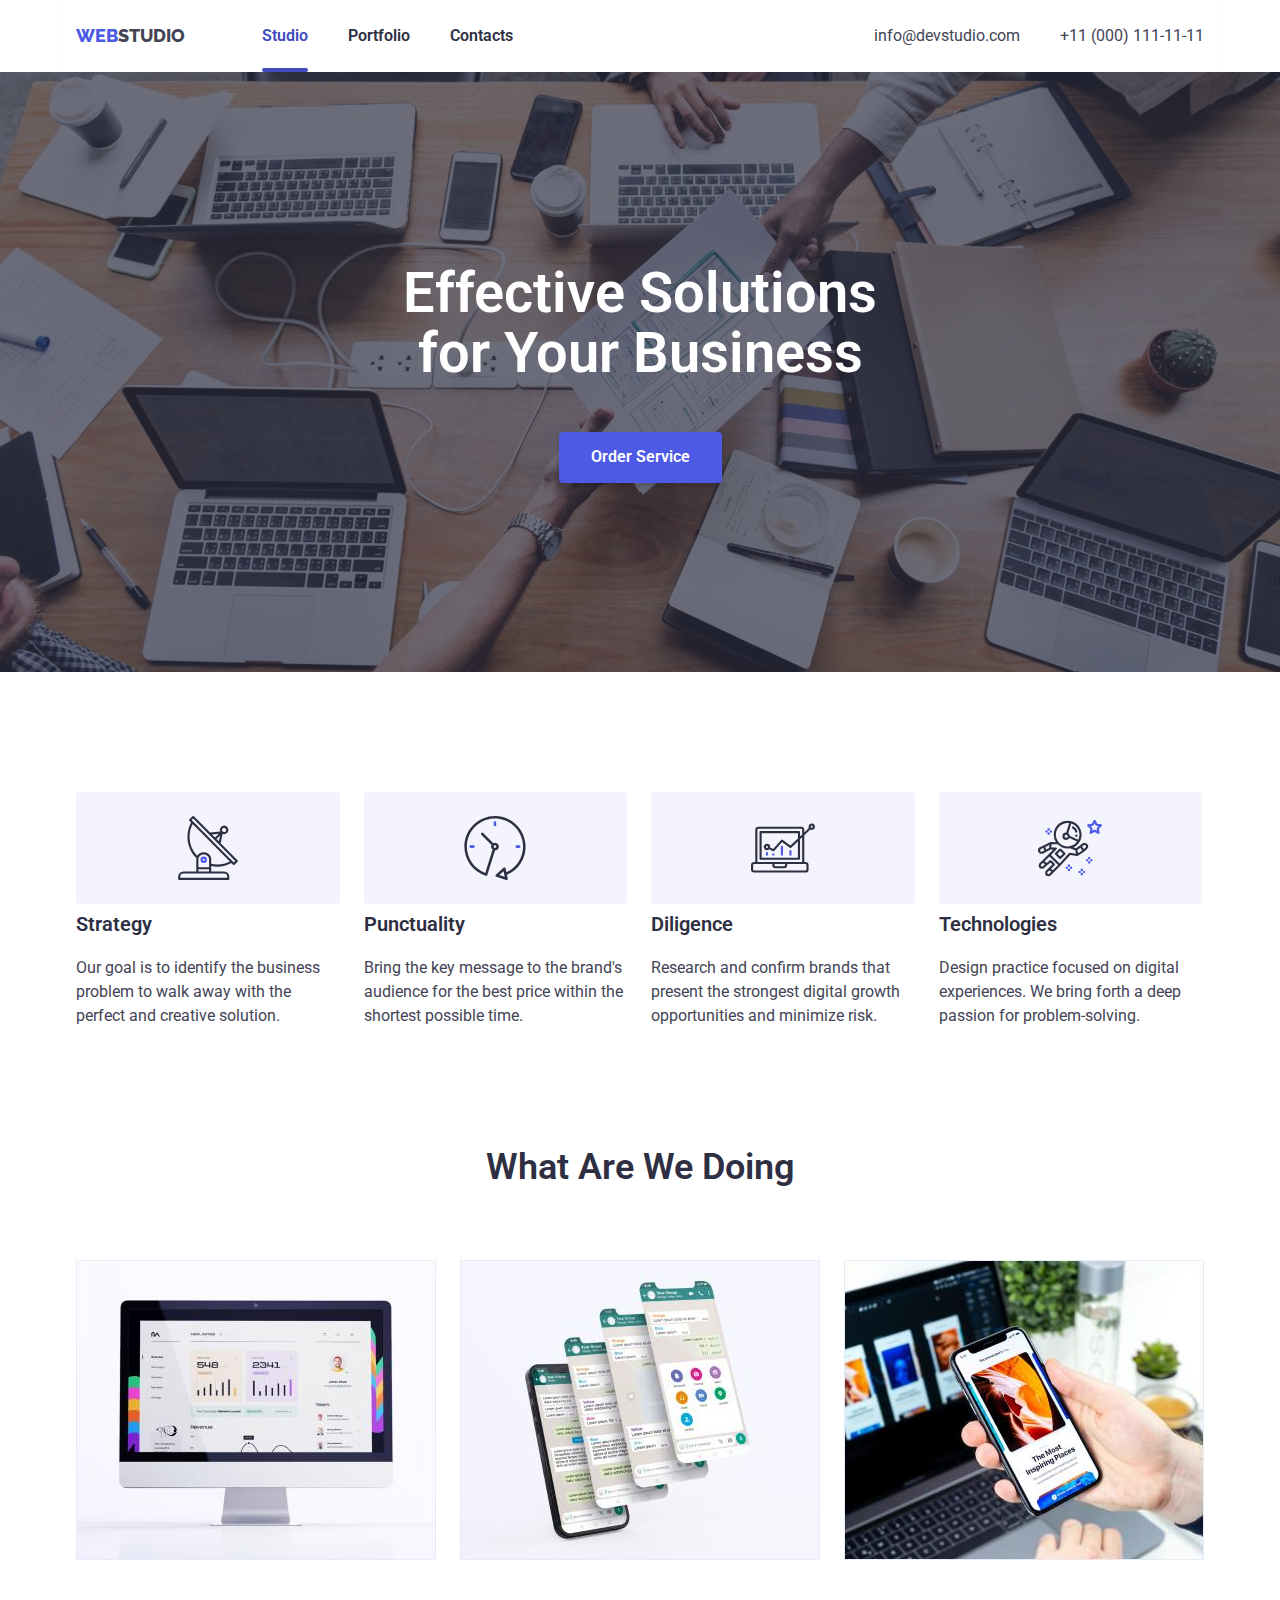
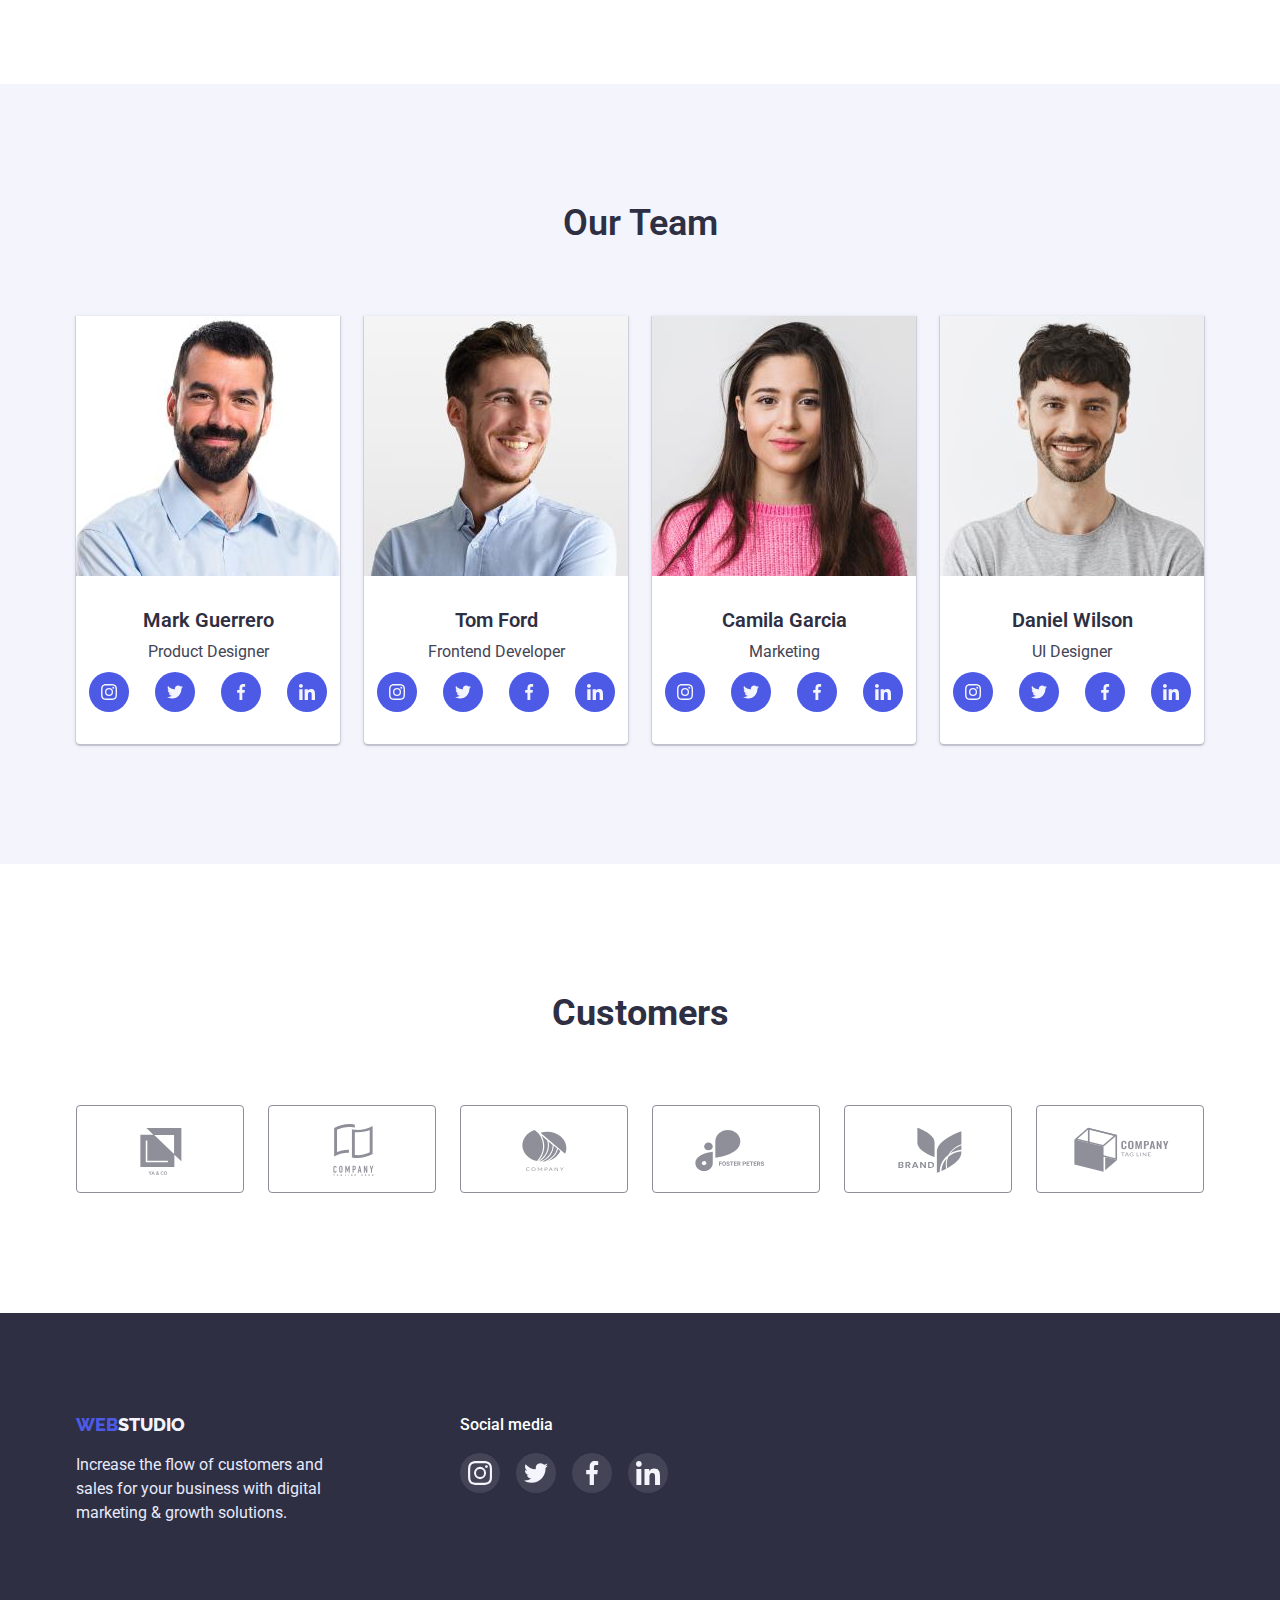
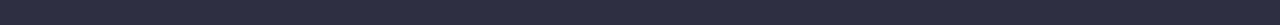
==== index.html @ e63efd6d "New repository" ====
<!DOCTYPE html>
<html lang="en">
  <head>
    <meta charset="UTF-8" />
    <meta http-equiv="X-UA-Compatible" content="IE=edge" />
    <meta name="viewport" content="width=device-width, initial-scale=1.0" />
    <title>Document</title>
    <link
      rel="stylesheet"
      href="https://fonts.googleapis.com/css2?family=Montserrat:wght@300;600&family=Raleway:wght@700&family=Roboto:wght@400;500;700;900&display=swap"
    />
    <link rel="stylesheet" href="https://cdnjs.cloudflare.com/ajax/libs/modern-normalize/1.1.0/modern-normalize.min.css">
    <link rel="stylesheet" href="./css/common.css" />
    <link rel="stylesheet" href="./css/index.css" />
    <link rel="stylesheet" href="css/style.css" />
  </head>
  <body>
    <header class="head">
      <div class="container site-navigation">
      <nav>
        <a href="/" class="logo"><span>Web</span>Studio</a>
        <ul class="site-nav list">
          <li class="item"><a href="/" class="active current-page">Studio</a></li>
          <li class="item"><a href="./portfolio.html">Portfolio</a></li>
          <li class="item"><a href="">Contacts</a></li>
        </ul>
      </nav>
      <ul class="contacts list">
        <li class="item"><a href="mailto:info@devstudio.com">info@devstudio.com</a></li>
        <li class="item"><a href="tel:+110001111111">+11 (000) 111-11-11</a></li>
      </ul>
    </div>
    </header>
    <main>
      <section class="hero">
        <div class="container">
        <h1>Effective Solutions for Your Business</h1>
        <button type="button" class="hero-btn" data-modal-open>Order Service</button>
      </div>
      </section>
      <section class="strateg">
        <div class="container">
        <h2 class="visually-hidden">Our Strategy</h2>
        <ul class="strategies list">
          <li class="strategy">
            <div class="thumb">
              <svg class="thumb-icon">
                <use href="./images/icons.svg#icon-antenna"></use>
              </svg>
            </div>
            <h3 class="strategy-title">Strategy</h3>
            <p class="strategy-descr">
              Our goal is to identify the business problem to walk away with the
              perfect and creative solution.
            </p>
          </li>
          <li class="strategy">
            <div class="thumb">
              <svg class="thumb-icon">
                <use href="./images/icons.svg#icon-clock"></use>
              </svg>
            </div>
            <h3 class="strategy-title">Punctuality</h3>
            <p class="strategy-descr">
              Bring the key message to the brand's audience for the best price
              within the shortest possible time.
            </p>
          </li>
          <li class="strategy">
            <div class="thumb">
              <svg class="thumb-icon">
                <use href="./images/icons.svg#icon-diagram"></use>
              </svg>
            </div>
            <h3 class="strategy-title">Diligence</h3>
            <p class="strategy-descr">
              Research and confirm brands that present the strongest digital
              growth opportunities and minimize risk.
            </p>
          </li>
          <li class="strategy">
            <div class="thumb">
              <svg class="thumb-icon">
                <use href="./images/icons.svg#icon-astronaut"></use>
              </svg>
            </div>
            <h3 class="strategy-title">Technologies</h3>
            <p class="strategy-descr">
              Design practice focused on digital experiences. We bring forth a
              deep passion for problem-solving.
            </p>
          </li>
        </ul>
        </div>
      </section>
      <section class="devs">
        <div class="container">
        <h2 class="devs-title">What Are We Doing</h2>
        <ul class="works list">
          <li class="work">
            <img src="./images/mac.jpg" alt="monitor" width="360" />
          </li>
          <li class="work">
            <img
              src="./images/phone_screen.jpg"
              alt="phone screen"
              width="360"
            />
          </li>
          <li class="work">
            <img src="./images/phone_pc.jpg" alt="phone in hand" width="360" />
          </li>
        </ul>
        </div>
      </section>

      <section class="team">
        <div class="container">
        <h2 class="team-title">Our Team</h2>
        <ul class="members list">
          <li class="member">
            <img src="./images/mark.jpg" alt="mark guerrero" width="264" />
            <div class="description">
              <h3 class="member-title">Mark Guerrero</h3>
              <p class="member-descr">Product Designer</p>
                <ul class="list member-media">
                  <li class="member-media-item">
                    <a href="" class="media-link">
                      <svg class="social-item"><use href="./images/icons.svg#icon-instagram"></use></svg>
                    </a>
                  </li>
                  <li class="member-media-item">
                    <a href="" class="media-link">
                      <svg class="social-item"><use href="./images/icons.svg#icon-twitter"></use></svg>
                    </a>
                  </li>
                  <li class="member-media-item">
                    <a href="" class="media-link">
                      <svg class="social-item"><use href="./images/icons.svg#icon-facebook"></use></svg>
                    </a>
                  </li>
                  <li class="member-media-item">
                    <a href="" class="media-link">
                      <svg class="social-item"><use href="./images/icons.svg#icon-linkedin"></use></svg>
                    </a>
                  </li>
            </div>
          </li>
          <li class="member">
            <img src="./images/tom.jpg" alt="tom ford" width="264" />
            <div class="description">
              <h3 class="member-title">Tom Ford</h3>
              <p class="member-descr">Frontend Developer</p>
                <ul class="list member-media">
                  <li class="member-media-item">
                    <a href="" class="media-link">
                      <svg class="social-item"><use href="./images/icons.svg#icon-instagram"></use></svg>
                    </a>
                  </li>
                  <li class="member-media-item">
                    <a href=""class="media-link" >
                      <svg class="social-item"><use href="./images/icons.svg#icon-twitter"></use></svg>
                    </a>
                  </li>
                  <li class="member-media-item">
                    <a href="" class="media-link">
                      <svg class="social-item"><use href="./images/icons.svg#icon-facebook"></use></svg>
                    </a>
                  </li>
                  <li class="member-media-item">
                    <a href="" class="media-link">
                      <svg class="social-item"><use href="./images/icons.svg#icon-linkedin"></use></svg>
                    </a>
                  </li>
            </div>
          </li>
          <li class="member">
            <img src="./images/camila.jpg" alt="camila garcia" width="264" />
            <div class="description">
              <h3 class="member-title">Camila Garcia</h3>
              <p class="member-descr">Marketing</p>
                <ul class="list member-media">
                  <li class="member-media-item">
                    <a href="" class="media-link">
                      <svg class="social-item"><use href="./images/icons.svg#icon-instagram"></use></svg>
                    </a>
                  </li>
                  <li class="member-media-item">
                    <a href="" class="media-link">
                      <svg class="social-item"><use href="./images/icons.svg#icon-twitter"></use></svg>
                    </a>
                  </li>
                  <li class="member-media-item">
                    <a href="" class="media-link">
                      <svg class="social-item"><use href="./images/icons.svg#icon-facebook"></use></svg>
                    </a>
                  </li>
                  <li class="member-media-item">
                    <a href="" class="media-link">
                      <svg class="social-item"><use href="./images/icons.svg#icon-linkedin"></use></svg>
                    </a>
                  </li>
            </div>  
          </li>
          <li class="member">
            <img src="./images/daniel.jpg" alt="daniel wilson" width="264" />
            <div class="description">
              <h3 class="member-title">Daniel Wilson</h3>
              <p class="member-descr">UI Designer</p>
                <ul class="list member-media">
                  <li>
                    <a href="" class="media-link">
                      <svg class="social-item"><use href="./images/icons.svg#icon-instagram"></use></svg>
                    </a>
                  </li>
                  <li>
                    <a href="" class="media-link">
                      <svg class="social-item"><use href="./images/icons.svg#icon-twitter"></use></svg>
                    </a>
                  </li>
                  <li>
                    <a href="" class="media-link">
                      <svg class="social-item"><use href="./images/icons.svg#icon-facebook"></use></svg>
                    </a>
                  </li>
                  <li>
                    <a href="" class="media-link">
                      <svg class="social-item"><use href="./images/icons.svg#icon-linkedin"></use></svg>
                    </a>
                  </li>
            </div>
          </li>
        </ul>
        </div>
      </section>

      <section class="customers">
        <div class="container">
          <h2 class="customers-title">Customers</h2>
          <ul class="companies list">
            <li class="company">
              <a href="" class="company-link">
                <svg class="company-icon">
                  <use href="./images/icons.svg#icon-Logo"></use>
                </svg>
              </a>
            </li>
            <li class="company">
              <a href="" class="company-link">
                <svg class="company-icon">
                  <use href="./images/icons.svg#icon-Logo-1"></use>
                </svg>
              </a>
            </li>
            <li class="company">
              <a href="" class="company-link">
                <svg class="company-icon">
                  <use href="./images/icons.svg#icon-Logo-2"></use>
                </svg>
              </a>
            </li>
            <li class="company">
              <a href="" class="company-link">
                <svg class="company-icon">
                  <use href="./images/icons.svg#icon-Logo-3"></use>
                </svg>
              </a>
            </li>
            <li class="company">
              <a href="" class="company-link">
                <svg class="company-icon">
                  <use href="./images/icons.svg#icon-Logo-4"></use>
                </svg>
              </a>
            </li>
            <li class="company">
              <a href="" class="company-link">
                <svg class="company-icon">
                  <use href="./images/icons.svg#icon-Logo-5"></use>
                </svg>
              </a>
            </li>
          </ul>
        </div>
      </section>
      <section>
        <div class="container">
          <h2 class="visually-hidden">Modal</h2>
          <div class="backdrop is-hidden" data-modal>
            <div class="modal">
              <button type="button" data-modal-close class="close-modal">
                <svg class="close-vector"><use href="./images/icons.svg#icon-Vector"></use></svg>
              </button>
            </div>
          </div>
        </div>
      </section>
    </main>

    <footer class="footer">
      <div class="container footer-nav">
        <div class="intro">
          <a href="/" class="logo"><span>Web</span>Studio</a>
          <p>
            Increase the flow of customers and sales for your business with
            digital marketing & growth solutions.
          </p>
        </div>
        
        <div class="social-media">
          <h3 class="media-title">Social media</h3>
          <ul class="media list">
            <li>
              <a href="www.instagram.com" class="media-item">
                <svg class="media-logo">
                  <use href="./images/icons.svg#icon-instagram"></use>
                </svg>
              </a>
            </li>
            <li>
              <a href="www.twitter.com" class="media-item">
                <svg class="media-logo">
                  <use href="./images/icons.svg#icon-twitter"></use>
                </svg>
              </a>
            </li>
            <li>
              <a href="www.facebook.com" class="media-item">
                <svg class="media-logo">
                  <use href="./images/icons.svg#icon-facebook"></use>
                </svg>
              </a>
            </li>
            <li>
              <a href="www.linkedin.com" class="media-item">
                <svg class="media-logo">
                  <use href="./images/icons.svg#icon-linkedin"></use>
                </svg>
              </a>
            </li>
          </ul>
        </div>
      </div>
    </footer>
    <script src="./js/modal.js"></script>
  </body>
</html>
---- css/common.css ----
:root{
    --main-text-color: #2e2f42;
    --secondary-text-color: #434455;
    --main-accent-color: #4d5ae5;
    --secondary-accent-color: #e7e9fc;
    --main-bg-color: #ffffff;
    --secondary-bg-color: #f4f4fd;
    --highlight-color: #31d0aa;
    --link-active-highlight: #404bbf;
}

.list{
    list-style: none;
    padding: 0;
    margin: 0;
}

ul a {
    text-decoration: none;
}

.container {
    width: 1158px;
    padding-left: 15px;
    padding-right: 15px;
    margin-left: auto;
    margin-right: auto;
}

.site-navigation {
    display: flex;
    box-shadow: 0px 2px 1px rgba(46, 47, 66, 0.08);
}

nav {
    display: flex;
}

.site-nav {
    display: flex;
}

.site-nav .item {
    margin-right: 40px;
}

.site-nav .item:last-child {
    margin-right: 0;
}



/*.site-nav .item:not(:last-child) {
    margin-right: 40px;
}
.site-nav .item + .item{
    margin-left: 40px; adds style to all but for the first
*/

.contacts {
    display: flex;
    margin-left: auto;
}

.contacts .item + .item {
    margin-left: 40px;
}

.logo{ 
    padding-top: 24px;
    padding-bottom: 24px;
    margin-right: 77px;
    color: var(--secondary-text-color);
    font-family: 'Raleway';
    font-weight: 800;
    font-size: 18px;
    line-height: 1.3;
    text-decoration: none;
    text-transform: uppercase;
}

.logo span {
    color: var(--main-accent-color);
    font-family: 'Raleway';
    font-weight: 800;
    font-size: 18px;
    line-height: 1.3;
}

.site-nav a{
    position: relative;
    display: block;
    padding-top: 24px;
    padding-bottom: 24px;
    color: var(--main-text-color);
    font-size: 16px;
    font-weight: 600;
    font-style: normal;
    line-height: 1.5;

    transition: color 250ms cubic-bezier(0.4, 0, 0.2, 1);
}

.site-nav .active {
    color: var(--link-active-highlight);
}

.contacts a {
    display: block;
    padding-top: 24px;
    padding-bottom: 24px;
    color: var(--secondary-text-color);
    font-size: 16px;
    font-weight: 400;
    line-height: 1.5;

    transition: color 250ms cubic-bezier(0.4, 0, 0.2, 1);
}

.visually-hidden {
    position: absolute;
    white-space: nowrap;
    width: 1px;
    height: 1px;
    overflow: hidden;
    border: 0;
    padding: 0;
    clip: rect(0 0 0 0);
    clip-path: inset(50%);
    margin: -1px;;
}


.current-page::after {
    content: '';
    position: absolute;
    display: block;
    width: 100%;
    height: 4px;
    bottom: 0;
    margin-top: -4px;
    background-color: var(--link-active-highlight);
    border-radius: 2px;

}

/*-----FOOTER-----*/
.footer {
    background-color: var(--main-text-color);
    padding-top: 100px;
    padding-bottom: 100px;
}


.footer a{
    color: var(--secondary-bg-color);
    text-decoration: none;
}

.footer p{
    width: 264px;
    margin-bottom: 0;
    margin-top: 16px;
    color: var(--secondary-accent-color);
    font-size: 16px;
    line-height: 1.5;
}

.footer-nav {
    display: flex;
}

.social-media {
    display: flex;
    margin-left: 120px;
    flex-direction: column;
}

.media {
    display: flex;
    justify-content: flex-start;
    padding-left: 0;
}

.media-title {
    color: var(--main-bg-color);
    font-size: 16px;
    font-weight: 500;
    line-height: 1.5;
    margin-top: 0;
    margin-bottom: 16px;
}

.media-item {
    display: flex;
    justify-content: center;
    align-items: center;
    margin-right: 16px;
    height: 40px;
    width: 40px;
    border-radius: 50%;
    background-color: rgba(255,255,255, .1);

    transition: background-color 250ms cubic-bezier(0.4, 0, 0.2, 1);
}


.media-logo {
    width: 24px;
    height: 24px;
}

/*.pic {
    display: block;
    height: 50px;
    width: 50px;
    background-image: url('../images/daniel.jpg');
    background-size: 20px;
    background-repeat: no-repeat;
    background-position: center;
    background-color: aqua;
    border-radius: 50%;
}*/

.site-nav a:hover,
.site-nav a:focus{
    color: var(--main-accent-color);
}

.contacts a:hover,
.contacts a:focus{
    color: var(--main-accent-color);
}

.media-item:hover,
.media-item:active {
    background-color: var(--highlight-color);
}
---- css/index.css ----
:root{
    --main-text-color: #2e2f42;
    --secondary-text-color: #434455;
    --main-accent-color: #4d5ae5;
    --secondary-accent-color: #e7e9fc;
    --main-bg-color: #ffffff;
    --secondary-bg-color: #f4f4fd;
    --additional-bg-color: #e5e5e5;
    --btn-accent-color: #404bbf;
    --highlight-color: #31d0aa;
    --icon-main-color: #8e8f99;
}

body {
    background-color: var(--main-bg-color);
    color: var(--main-text-color);
    font-family: 'Roboto', sans-serif;
}


.container {
    width: 1158px;
    padding-left: 15px;
    padding-right: 15px;
    margin-left: auto;
    margin-right: auto;
}


.head {
    box-shadow: 0px 2px 1px rgba(46, 47, 66, 0.08);
}
/*--------HERO--------*/

.hero {
    background-color: var(--main-text-color);
    max-width: 1440px;
    height: 600px;
    margin-left: auto;
    margin-right: auto;
    background-image: linear-gradient(to right, rgba(46, 47, 66, .7),
         rgba(46, 47, 66, .7)),
        url('../images/people-office.jpg');
    background-size: cover;
    background-repeat: no-repeat;
    background-position: center;
    text-align: center;
    padding-top: 192px;
    padding-bottom: 192px;
}

.hero h1 {
    display: block;
    margin: 0 auto;
    color: var(--main-bg-color);
    width: 492px;
    font-size: 56px;
    font-weight: 600;
    line-height: 1.07;
    margin-top: 0;
    margin-bottom: 48px;

}

.hero-btn {
    display: inline-block;
    border-radius: 4px;
    padding: 16px 32px;
    background-color: var(--main-accent-color);
    color: var(--main-bg-color);
    font-weight: 600;
    font-size: 16px;
    line-height: 1.18;
    cursor: pointer;
    border: none;
    box-shadow: 0px 4px 4px rgba(0,0,0,0.15);
    transition: background-color 250ms cubic-bezier(0.4, 0, 0.2, 1);
}


/*--------STRATEGY--------*/

.strateg {
    padding-bottom: 120px;
    padding-top: 120px;
}

.strategies {
    display: flex;
}

.strategy {
    width: calc((100% - 74px) / 4);
}

.strategies .strategy + .strategy {
    margin-left: 24px;
}

.thumb {
    display: flex;
    justify-content: center;
    align-items: center;
    height: 112px;
    border-radius: 4px;
    margin-bottom: 8px;
    background-color: var(--secondary-bg-color);
}

.thumb-icon {
    width: 64px;
    height: 64px;
}

.strategy-title {
    margin-top: 0;
    color: var(--main-text-color);
    font-size: 20px;
    font-weight: 600;
    line-height: 1.2;
}

.strategy-descr {
    margin-top: 0;
    margin-bottom: 0;
    color: var(--secondary-text-color);
    font-size: 16px;
    font-weight: 400;
    line-height: 1.5;
}


/*--------DEVICES--------*/

.devs-title {
    color: var(--main-text-color);
    font-size: 36px;
    font-weight: 600;
    line-height: 1.1;
    text-align: center;
    margin-top: 0;
    margin-bottom: 72px;
}

.devs {
    padding-bottom: 120px;
}

.works {
    display: flex;
    align-items: center;
}

.works .work + .work {
    margin-left: 24px;
}

/*--------TEAM--------*/

.team {
    background-color: var(--secondary-bg-color);
    padding-top: 120px;
    padding-bottom: 120px;
}

.team-title {
    margin-bottom: 72px;
    margin-top: 0;
    color: var(--main-text-color);
    font-size: 36px;
    font-weight: 600;
    line-height: 1.1;
    text-align: center;
}

.members {
    display: flex;
    align-items: center;
}

.members .member + .member {
    margin-left: 24px;
}

.member {
    box-shadow: 0px 1px 6px rgba(47, 47, 66, 0.08),
    0px 1px 1px 1px rgba(46, 47, 66, .16), 0px 2px 1px rgba(46, 47, 66, 0.08);
    border-radius: 0px 0px 4px 4px;
    background-color: white;
    padding-bottom: 0;
}

.member img {
    display: block;
}

.description {
    padding-top: 32px;
    padding-bottom: 32px;
}

.member-title {
    margin-top: 0;
    margin-bottom: 8px;
    color: var(--main-text-color);
    font-size: 20px;
    font-weight: 600;
    line-height: 1.2;
}

.member-descr {
    margin-bottom: 8px;
    margin-top: 0;
    color: var(--secondary-text-color);
    font-size: 16px;
    font-weight: 400;
    line-height: 1.5;
}

/*---social media---*/

.member-media {
    display: flex;
    justify-content: space-around;
}


.media-link {
    display: flex;
    justify-content: center;
    align-items: center;
    width: 40px;
    height: 40px;
    background-color: var(--main-accent-color);
    border-radius: 50%;
    transition: background-color 250ms cubic-bezier(0.4, 0, 0.2, 1);
} 

.social-item {
    width: 16px;
    height: 16px;
}

.member-title, 
.member-descr {
    text-align: center;
}

/*--------CUSTOMERS---------*/

.customers {
    padding-top: 130px;
    padding-bottom: 120px;
}

.customers-title {
    margin-top: 0;
    margin-bottom: 72px;
    color: var(--main-text-color);
    font-size: 36px;
    font-weight: 700;
    line-height: 1.1;
    text-align: center;
}

.companies {
    display: flex;
    justify-content: center;
}

.company {
    width: calc((100% - 120px) / 6);
}

.company:not(:last-child) {
    margin-right: 24px;
}

.company-link {
    display: flex;
    justify-content: center;
    align-items: center;
    height: 88px;
    border: 1px solid var(--icon-main-color);
    border-radius: 4px;
    background-color: var(--main-bg-color);
    border-color: var(--icon-main-color);

    transition: border-color 250ms cubic-bezier(0.4, 0, 0.2, 1);
}

.company-icon {
    width: 104px;
    height: 56px;
    fill: var(--icon-main-color);

    transition: fill 250ms cubic-bezier(0.4, 0, 0.2, 1);
}


/*----BACKDROP-----*/

.backdrop {
    position: fixed;
    height: 677px;
    width: 100vw;
    top: 0;
    left: 0;
    margin: auto;
    opacity: 1;
    background: rgba(46, 47, 66, .4);

    transition: opacity 250ms cubic-bezier(0.4, 0, 0.2, 1);
}

.backdrop.is-hidden {
    opacity: 0;
    pointer-events: none;
}

.backdrop.backdrop.is-hidden .modal {
    transform: translate(-50%) scale(0.5);
}

.modal {
    position: absolute;
    top: 50%;
    left: 50%;
    height: 576px;
    width: 408px;
    background-color: #fcfcfc;
    transform: translate(-50%, -50%) scale(1);
    border-radius: 4px;
    box-shadow: 0px 1px 1px rgba(0,0,0, .14),
                0px 1px 3px rgba(0,0,0, .12),
                0px 2px 1px rgba(0,0,0,.2);
}



.close-vector {
    width: 8px;
    height: 8px;
}

.close-modal {
    position: absolute;
    right: 24px;
    top: 24px;
    display: flex;
    align-items: center;
    justify-content: center;
    height: 24px;
    width: 24px;
    background-color:var(--secondary-accent-color);
    border: 1px solid rgba(0,0,0, .1);
    border-radius: 50%;
    cursor: pointer;
}



.company-link:hover,
.company-link:active {
    border-color: var(--btn-accent-color);
    border-radius: 4px;
}

.company-link:hover .company-icon {
    fill: var(--btn-accent-color);
}

.hero-btn:hover,
.hero-btn:focus {
    background-color: var(--btn-accent-color);
    box-shadow: 0px 4px 4px rgba(0,0,0, .15);
}

.media-link:hover,
.media-link:active {
    background-color: var(--btn-accent-color);
}

/*
colors 
Cloud #f4f4fd
iris #4D5AE5
navy blue #2E2F42;
green
slate background: #434455;
light slate #8e8f99
conrflower border: 1px solid #E7E9FC
navy blue modal


css vars
:root{
    --primary-text-color: ...;
    --title-text-color:...;
    --accent-color:   ;
}
color: var(--primary-text-color);

    and then change those colros for the vars

*/
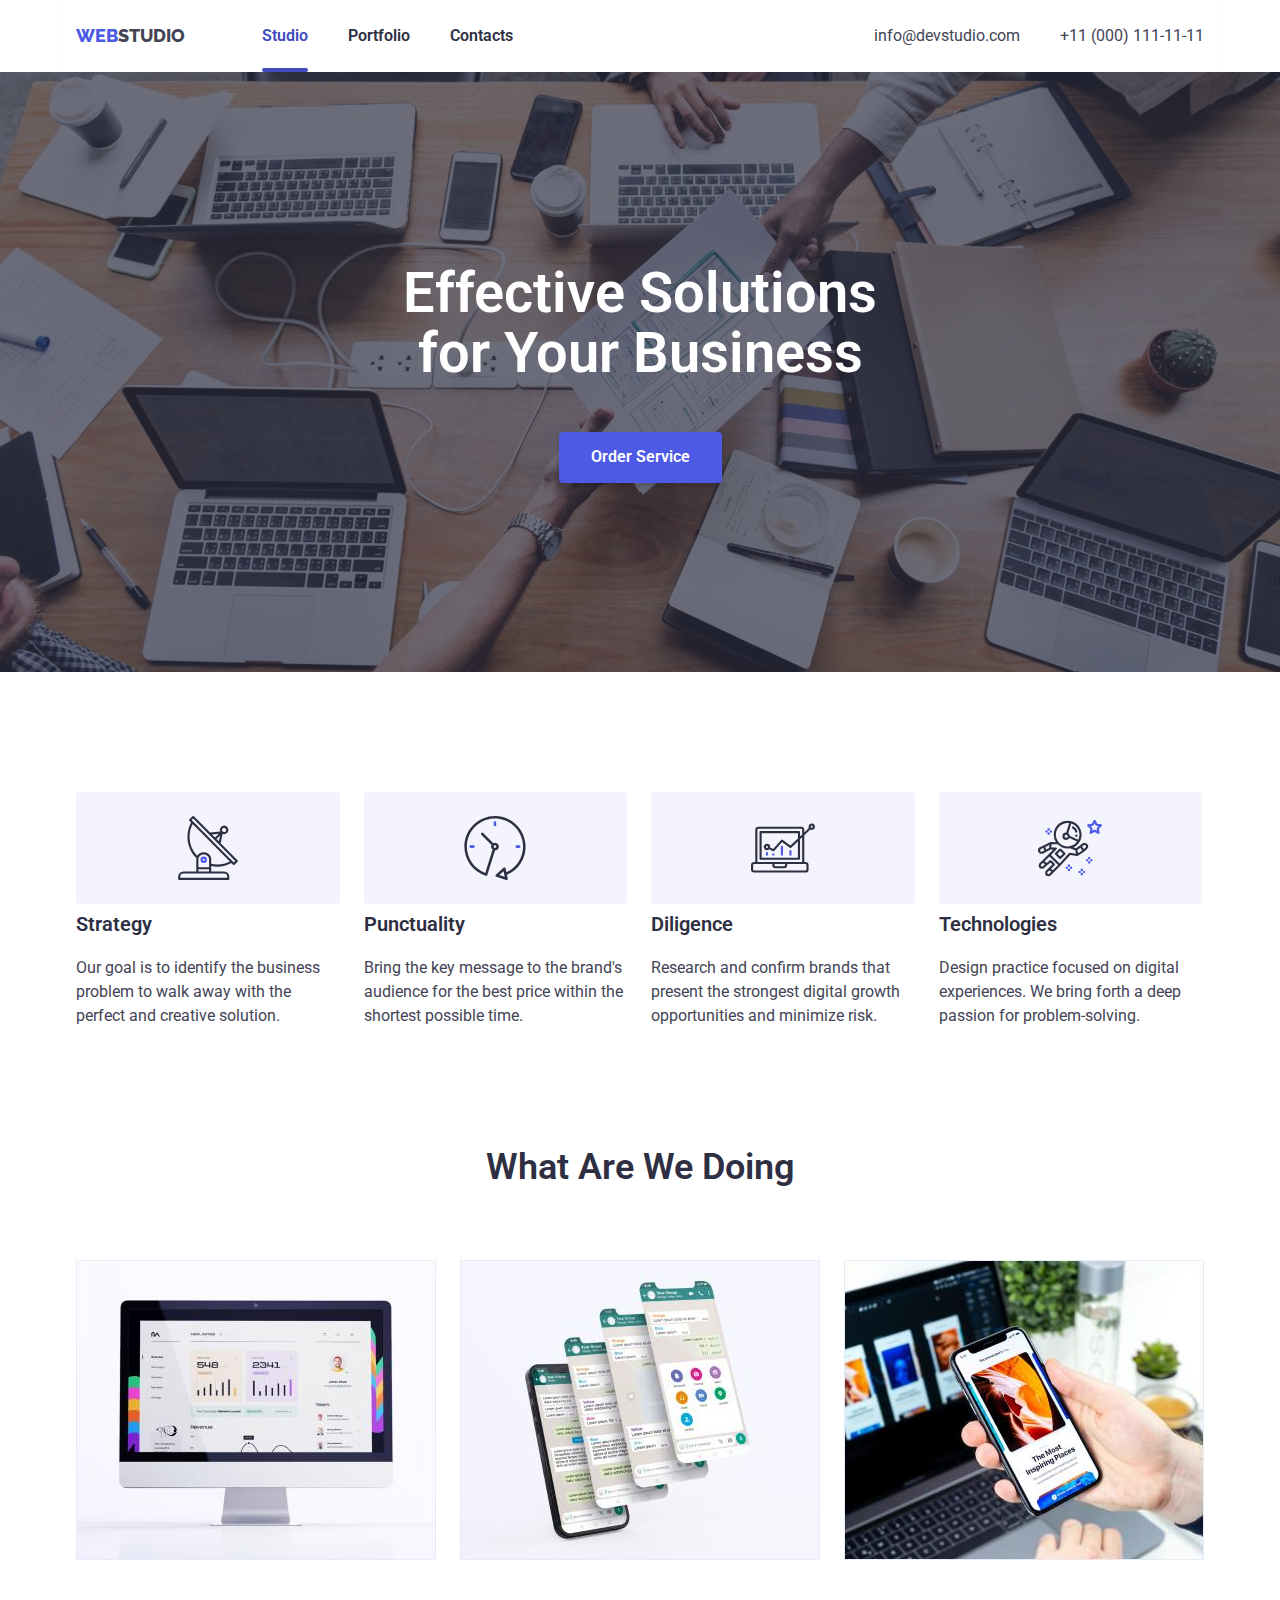
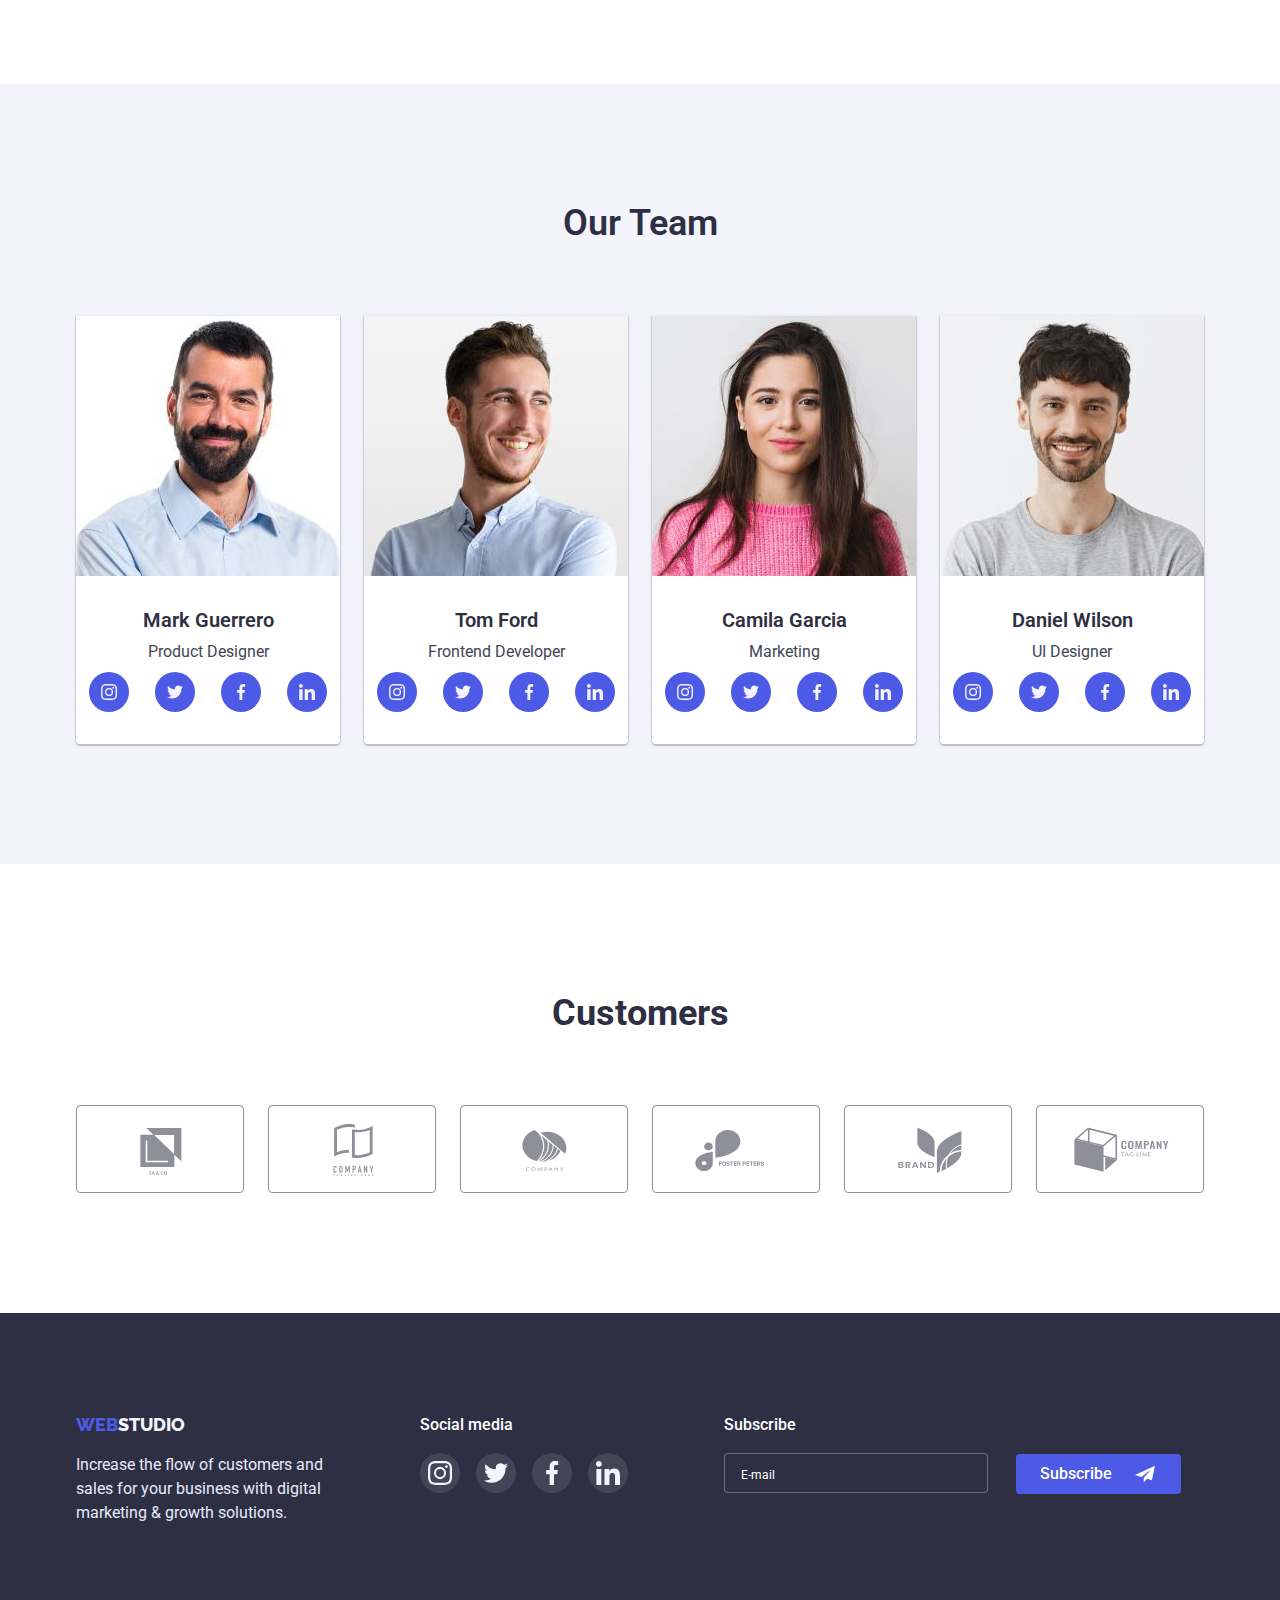
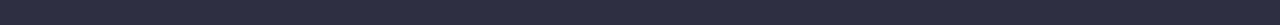
==== commit c58ae08a: "updates" ====
--- a/index.html
+++ b/index.html
@@ -291,6 +291,34 @@
               <button type="button" data-modal-close class="close-modal">
                 <svg class="close-vector"><use href="./images/icons.svg#icon-Vector"></use></svg>
               </button>
+
+              <form class="contact-form">
+                <div class="form-field">
+                  <h3 class="form-title">Leave your contacts and we will call you back</h3>
+                </div>
+                <div class="form-field">
+                  <label class="form-label" for="name">Name</label>
+                  <input type="text" name="name" id="name" placeholder="">
+                </div>
+                <div class="form-field">
+                  <label class="form-label" for="tel">Phone</label>
+                  <input type="tel" name="tel" id="tel" placeholder="">
+                </div>
+                <div class="form-field">
+                  <label class="form-label" for="email">Email</label>
+                  <input type="email" name="email" id="email" placeholder="">
+                </div>
+                <div class="form-field">
+                  <label class="form-label" for="comment">Comment</label>
+                  <textarea name="comment" id="comment" cols="" rows="" placeholder="Text input"></textarea>
+                </div>
+                <div class="checkbox-field">
+                  <input class="checkbox" type="checkbox" value="" id="">
+                  <label class="checkbox-label">I accept the terms and conditions of the <a href="" class="privacy-policy">Privacy Policy</a></label>
+                </div>
+
+                <button type="submit">Send</button>
+              </form>
             </div>
           </div>
         </div>
@@ -340,7 +368,25 @@
             </li>
           </ul>
         </div>
+        <div class="subscribe">
+          <form class="form-subscribe">
+            <h1 class="title-subscribe">Subscribe</h1>
+            <input 
+              class="subscribe-input" 
+              type="email" 
+              name="email"  
+              placeholder="E-mail">
+            <button class="button-subscribe" type="submit">
+              Subscribe
+            <span>
+              <svg class="logo-subscribe">
+                <use href="./images/icons.svg#icon-Frame-3"></use>
+              </svg>
+            </span></button>
+          </form>
+        </div>
       </div>
+
     </footer>
     <script src="./js/modal.js"></script>
   </body>
--- a/css/common.css
+++ b/css/common.css
@@ -146,6 +146,7 @@
 
 /*-----FOOTER-----*/
 .footer {
+
     background-color: var(--main-text-color);
     padding-top: 100px;
     padding-bottom: 100px;
@@ -173,6 +174,7 @@
 .social-media {
     display: flex;
     margin-left: 120px;
+    margin-left: 80px;
     flex-direction: column;
 }
 
@@ -204,11 +206,71 @@
     transition: background-color 250ms cubic-bezier(0.4, 0, 0.2, 1);
 }
 
-
 .media-logo {
     width: 24px;
     height: 24px;
 }
+
+.subscribe {
+    display: flex;
+    flex-direction: column;
+    margin-left: 80px;
+    margin-right: 0;
+}
+
+.title-subscribe {
+    margin-top: 0;
+    margin-bottom: 16px;
+    color: var(--main-bg-color);
+    font-size: 16px;
+    font-weight: 500;
+    line-height: 1.5;
+}
+
+.subscribe-input {
+    width: 264px;
+    height: 40px;
+    padding-left: 16px;
+    padding-top: 8px;
+    padding-bottom: 8px;
+    margin-right: 24px;
+    background-color: var(--main-text-color);
+    border: 1px solid rgba(255, 255, 255, .3);
+    border-radius: 4px;
+}
+
+.button-subscribe {
+    position: relative;
+    width: 165px;
+    height: 40px;
+    padding: 8px 24px;
+    background-color: var(--main-accent-color);
+    color: var(--main-bg-color);
+    font-weight: 500;
+    font-size: 16px;
+    text-align: left;
+    line-height: 1.5;
+    border-radius: 4px;
+    border: 1pz solid var(--main-text-color);
+}
+
+.logo-subscribe {
+    position: absolute;
+    width: 24px;
+    height: 20px;
+    top: 10px;
+    right: 0;
+    left: 117px;
+}
+
+.subscribe-input::placeholder {
+    font-weight: 400;
+    font-size: 12px;
+    line-height: 2;
+    color: var(--main-bg-color);
+}
+
+
 
 /*.pic {
     display: block;
--- a/css/index.css
+++ b/css/index.css
@@ -326,8 +326,12 @@
     position: absolute;
     top: 50%;
     left: 50%;
-    height: 576px;
+    height: 584px;
     width: 408px;
+    padding-top:72px;
+    padding-right: 24px;
+    padding-left: 24px;
+    padding-bottom: 24px;
     background-color: #fcfcfc;
     transform: translate(-50%, -50%) scale(1);
     border-radius: 4px;
@@ -356,9 +360,125 @@
     border: 1px solid rgba(0,0,0, .1);
     border-radius: 50%;
     cursor: pointer;
-}
-
-
+
+    transition: background-color 250ms cubic-bezier(0.4, 0, 0.2, 1),
+                color 250ms cubic-bezier(0.4, 0, 0.2, 1);
+}
+
+.contact-form {
+    display: flex;
+    flex-direction: column;
+    width: 360px;
+}
+
+.form-title {
+    color: var(--main-text-color);
+    font-size: 16px;
+    font-weight: 500;
+    line-height: 1.5;
+    margin-top: 0;
+    margin-bottom: 14px;
+    text-align: center;
+}
+
+.form-field {
+    display: flex;
+    flex-direction: column;
+    margin-top: 0;
+}
+
+.form-label {
+    color: var(--icon-main-color);
+    font-size: 12px;
+    line-height: 1.3;
+    font-weight: 400;
+    margin-bottom: 4px;
+    margin-top: 0;
+}
+
+.form-field input {
+    padding-top: 11px;
+    padding-bottom: 11px;
+    padding-left: 16px;
+    height: 40px;
+    border: 1px solid rgba(33, 33, 33, .2);
+    border-radius: 4px;
+}
+
+.form-field input {
+    margin-bottom: 8px;
+}
+
+textarea {
+    height: 120px;
+    resize: none;
+    border: 1px solid rgba(33,33,33, .2);
+    border-radius: 4px;
+    margin-bottom: 16px;
+}
+
+textarea::placeholder {
+    font-weight: 400;
+    font-size: 12px;
+    line-height: 1.3;
+    color: rgba(117,117,117, .5);
+    padding-top: 8px;
+    padding-left: 16px;
+}
+
+.checkbox-field {
+    display: flex;
+    align-items: center;
+
+}
+
+.checkbox {
+    width: 16px;
+    height: 16px;
+    align-items: center;
+    justify-content: center;
+    margin-bottom: 0;
+    margin-right: 8px;
+}
+
+.checkbox-label {
+    font-size: 12px;
+    font-weight: 400;
+    line-height: 1.3;
+}
+
+.contact-form button {
+    width: 169px;
+    height: 56px;
+    margin-left: auto;
+    margin-right: auto;
+    margin-top: 24px;
+    color: var(--main-bg-color);
+    background-color: var(--main-accent-color);
+    font-size: 16px;
+    font-weight: 500;
+    line-height: 1.5;
+    box-shadow: 0px 4px 4px rgba(0,0,0, .15);
+    border-radius: 4px;
+    border-color: var(--main-accent-color);
+    cursor: pointer;
+
+    transition: background-color 250ms cubic-bezier(0.4, 0, 0.2, 1);
+}
+
+
+.close-modal:hover,
+.close-modal:active,
+.close-modal:hover .close-vector {
+    background-color: var(--btn-accent-color);
+    color: var(--main-bg-color);
+}
+
+
+.contact-form button:hover,
+.contact-form button:active{
+    background-color: var(--btn-accent-color);
+}
 
 .company-link:hover,
 .company-link:active {
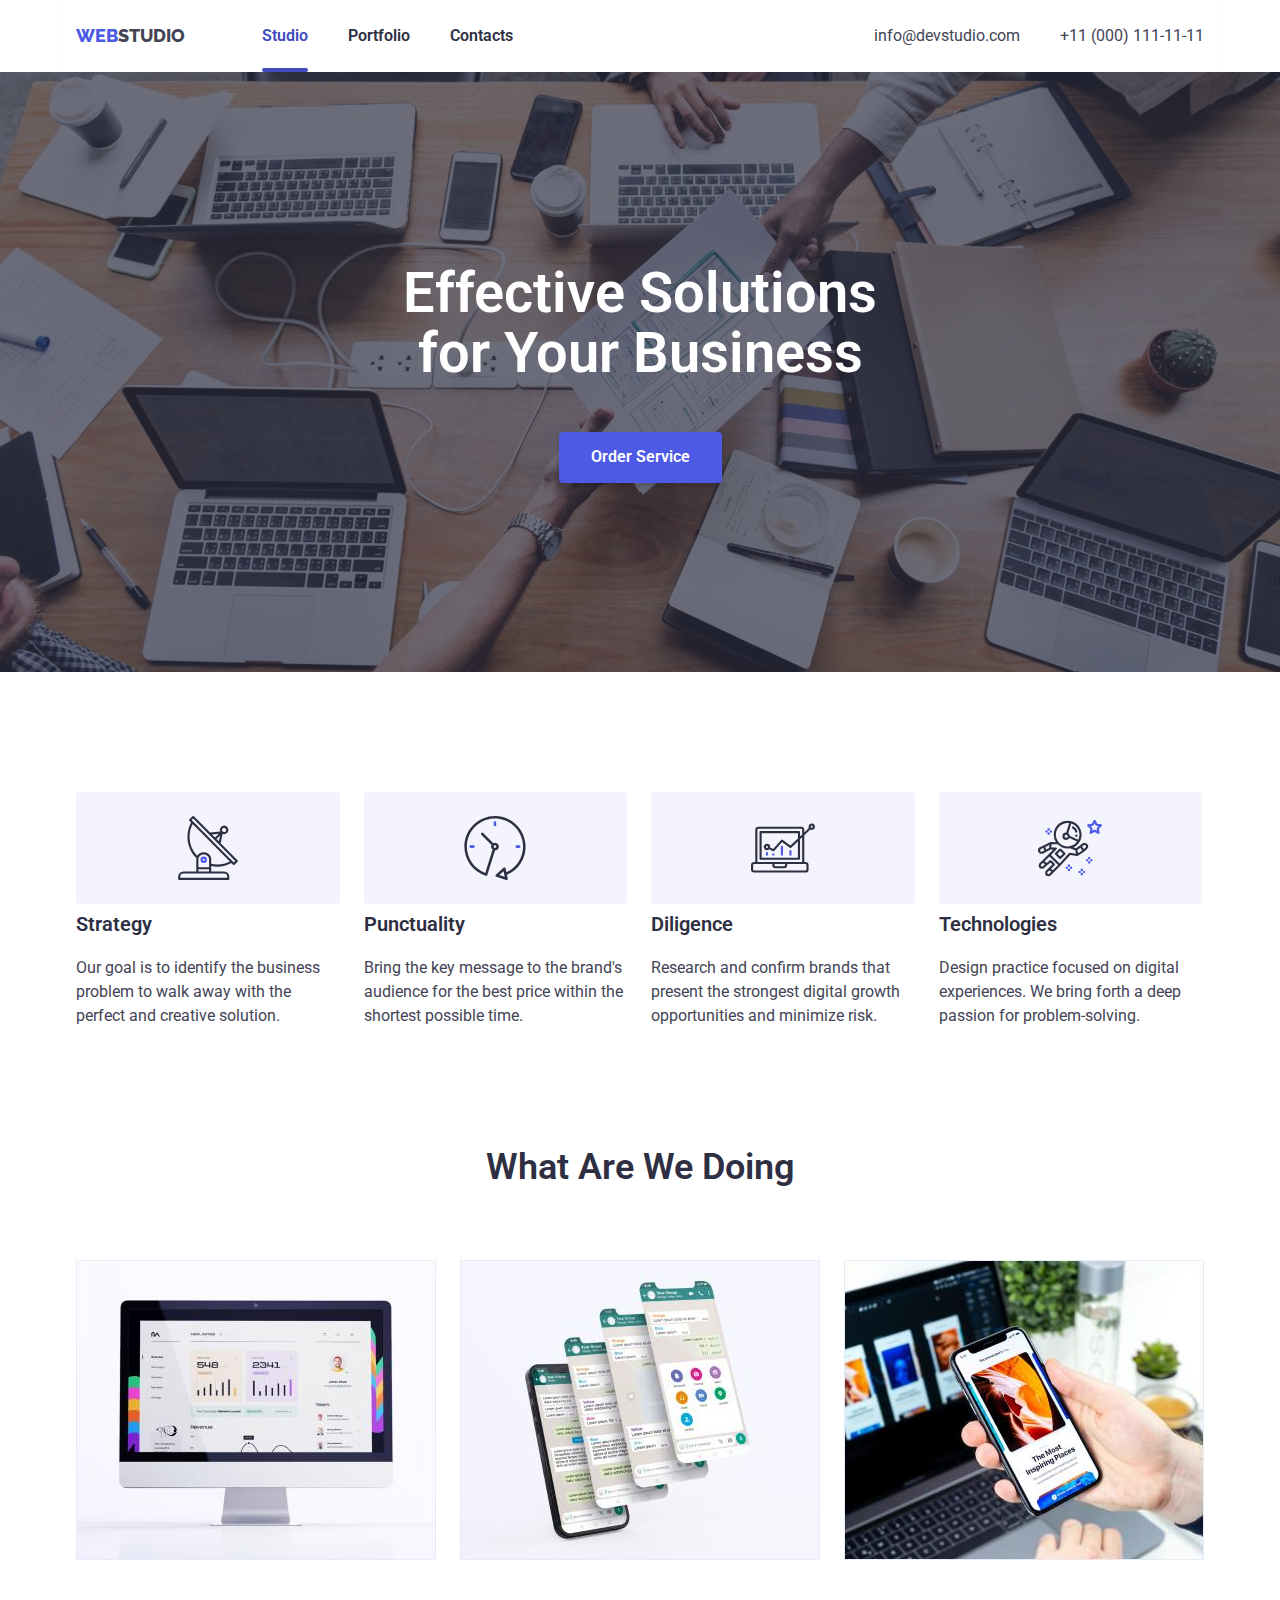
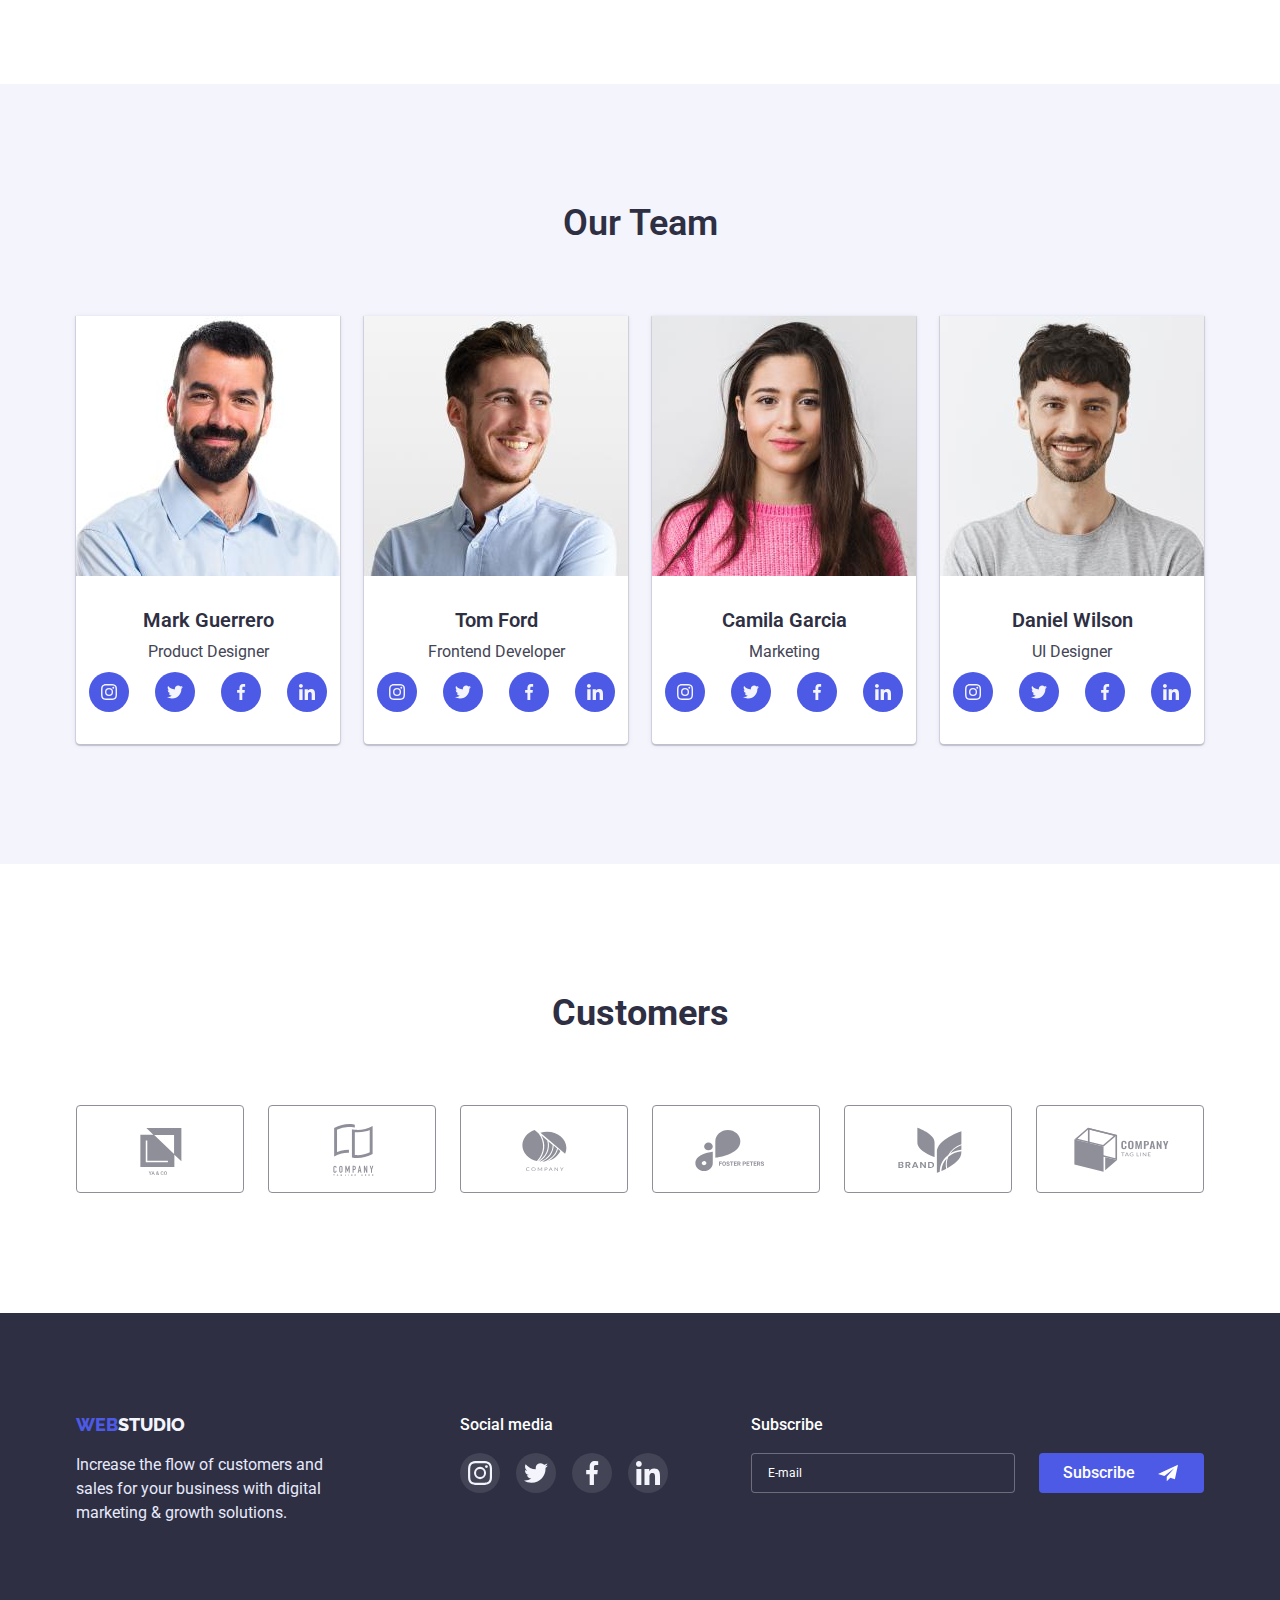
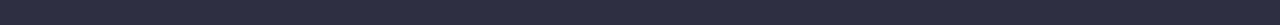
==== commit 5780c1fa: "Updates Forms 14jan" ====
--- a/index.html
+++ b/index.html
@@ -293,28 +293,59 @@
               </button>
 
               <form class="contact-form">
-                <div class="form-field">
-                  <h3 class="form-title">Leave your contacts and we will call you back</h3>
-                </div>
+
+                <p class="form-title">Leave your contacts and we will call you back</p>
+
                 <div class="form-field">
                   <label class="form-label" for="name">Name</label>
-                  <input type="text" name="name" id="name" placeholder="">
+                  <span class="icon">
+                    <svg class="icon-btn">
+                      <use href="./images/icons.svg#icon-person-black"></use>
+                    </svg>
+                  </span>
+                  <input 
+                      class="contact-input" 
+                      type="text" 
+                      name="name" 
+                      id="name" 
+                      placeholder="">
                 </div>
                 <div class="form-field">
                   <label class="form-label" for="tel">Phone</label>
-                  <input type="tel" name="tel" id="tel" placeholder="">
+                  <span class="icon">
+                    <svg class="icon-btn">
+                      <use class="one" href="./images/icons.svg#icon-phone-black"></use>
+                    </svg>
+                  </span>
+                  <input 
+                      class="contact-input" 
+                      type="tel" 
+                      name="tel" 
+                      id="tel" 
+                      placeholder="">
                 </div>
                 <div class="form-field">
                   <label class="form-label" for="email">Email</label>
-                  <input type="email" name="email" id="email" placeholder="">
+                  <span class="icon">
+                    <svg class="icon-btn">
+                      <use href="./images/icons.svg#icon-email"></use>
+                    </svg>
+                  </span>
+                  <input 
+                      class="contact-input" 
+                      type="email" 
+                      name="email" 
+                      id="email" 
+                      placeholder="">
                 </div>
                 <div class="form-field">
                   <label class="form-label" for="comment">Comment</label>
                   <textarea name="comment" id="comment" cols="" rows="" placeholder="Text input"></textarea>
                 </div>
                 <div class="checkbox-field">
-                  <input class="checkbox" type="checkbox" value="" id="">
-                  <label class="checkbox-label">I accept the terms and conditions of the <a href="" class="privacy-policy">Privacy Policy</a></label>
+                  <input class="checkbox" type="checkbox" value="" id="checks">
+                  <span class="custom-check"></span>
+                  <label class="checkbox-label" for="checks">I accept the terms and conditions of the <a href="" class="privacy-policy">Privacy Policy</a></label>
                 </div>
 
                 <button type="submit">Send</button>
@@ -370,19 +401,19 @@
         </div>
         <div class="subscribe">
           <form class="form-subscribe">
-            <h1 class="title-subscribe">Subscribe</h1>
-            <input 
+            <p class="title-subscribe">Subscribe</p>
+            <div class="subscribe-division">
+              <input 
               class="subscribe-input" 
               type="email" 
               name="email"  
               placeholder="E-mail">
-            <button class="button-subscribe" type="submit">
-              Subscribe
-            <span>
-              <svg class="logo-subscribe">
+            <button class="button-subscribe" type="submit">Subscribe
+              <svg class="logo-subscribe" width=""24px height="20px" >
                 <use href="./images/icons.svg#icon-Frame-3"></use>
               </svg>
-            </span></button>
+            </button>
+            </div>
           </form>
         </div>
       </div>
--- a/css/common.css
+++ b/css/common.css
@@ -174,7 +174,6 @@
 .social-media {
     display: flex;
     margin-left: 120px;
-    margin-left: 80px;
     flex-direction: column;
 }
 
@@ -211,14 +210,18 @@
     height: 24px;
 }
 
+/*---Subscribe Form---*/
+
 .subscribe {
-    display: flex;
-    flex-direction: column;
-    margin-left: 80px;
-    margin-right: 0;
-}
-
-.title-subscribe {
+    margin-left: auto;
+}
+
+.subscribe-division {
+    display: flex;
+    flex-direction: row;
+}
+
+.footer .title-subscribe {
     margin-top: 0;
     margin-bottom: 16px;
     color: var(--main-bg-color);
@@ -228,6 +231,7 @@
 }
 
 .subscribe-input {
+    display: inline-block;
     width: 264px;
     height: 40px;
     padding-left: 16px;
@@ -235,32 +239,38 @@
     padding-bottom: 8px;
     margin-right: 24px;
     background-color: var(--main-text-color);
+    color: var(--main-bg-color);
+    font-size: 12px;
     border: 1px solid rgba(255, 255, 255, .3);
     border-radius: 4px;
+    cursor: pointer;
 }
 
 .button-subscribe {
-    position: relative;
+    display: flex;
+    align-items: center;
+    justify-content: space-between;
     width: 165px;
     height: 40px;
     padding: 8px 24px;
+    margin: 0;
     background-color: var(--main-accent-color);
     color: var(--main-bg-color);
     font-weight: 500;
     font-size: 16px;
-    text-align: left;
+    text-align: center;
     line-height: 1.5;
     border-radius: 4px;
     border: 1pz solid var(--main-text-color);
+    cursor: pointer;
+
+    transition: background-color 250ms cubic-bezier(0.4, 0, 0.2, 1);
 }
 
 .logo-subscribe {
-    position: absolute;
+    margin-left: 8px;
     width: 24px;
-    height: 20px;
-    top: 10px;
-    right: 0;
-    left: 117px;
+    height: 20px; 
 }
 
 .subscribe-input::placeholder {
@@ -269,6 +279,7 @@
     line-height: 2;
     color: var(--main-bg-color);
 }
+
 
 
 
@@ -297,4 +308,16 @@
 .media-item:hover,
 .media-item:active {
     background-color: var(--highlight-color);
+}
+
+
+.subscribe-input:focus,
+.subscribe-input:hover {
+    border-color: #4d5ae5;
+    outline: none;
+}
+
+.button-subscribe:hover,
+.button-subscribe:active {
+    background-color: #404bbf;
 }--- a/css/index.css
+++ b/css/index.css
@@ -326,12 +326,9 @@
     position: absolute;
     top: 50%;
     left: 50%;
-    height: 584px;
     width: 408px;
-    padding-top:72px;
-    padding-right: 24px;
-    padding-left: 24px;
-    padding-bottom: 24px;
+    padding:72px 24px 24px 24px;
+    
     background-color: #fcfcfc;
     transform: translate(-50%, -50%) scale(1);
     border-radius: 4px;
@@ -339,8 +336,6 @@
                 0px 1px 3px rgba(0,0,0, .12),
                 0px 2px 1px rgba(0,0,0,.2);
 }
-
-
 
 .close-vector {
     width: 8px;
@@ -368,7 +363,6 @@
 .contact-form {
     display: flex;
     flex-direction: column;
-    width: 360px;
 }
 
 .form-title {
@@ -384,7 +378,9 @@
 .form-field {
     display: flex;
     flex-direction: column;
-    margin-top: 0;
+    position: relative;
+    margin-top: 0;
+    margin-bottom: 8px;
 }
 
 .form-label {
@@ -394,27 +390,44 @@
     font-weight: 400;
     margin-bottom: 4px;
     margin-top: 0;
-}
-
-.form-field input {
+    cursor: pointer;
+}
+
+.contact-input {
     padding-top: 11px;
     padding-bottom: 11px;
-    padding-left: 16px;
+    padding-left: 38px;
     height: 40px;
     border: 1px solid rgba(33, 33, 33, .2);
     border-radius: 4px;
-}
-
-.form-field input {
-    margin-bottom: 8px;
-}
+    cursor: pointer;
+
+    transition: border-color 250ms cubic-bezier(0.4, 0, 0.2, 1);
+}
+
+.icon {
+    position: absolute;
+    top: 47%;
+    left:19px;
+    width: 18px;
+    height: 18px;
+}
+
+.icon-btn {
+    width: 18px;
+    height: 18px;
+}
+
 
 textarea {
     height: 120px;
     resize: none;
     border: 1px solid rgba(33,33,33, .2);
     border-radius: 4px;
-    margin-bottom: 16px;
+    margin-bottom: 8px;
+    padding: 8px 16px;
+    font-size: 12px;
+    transition: border-color 250ms cubic-bezier(0.4, 0, 0.2, 1);
 }
 
 textarea::placeholder {
@@ -422,14 +435,19 @@
     font-size: 12px;
     line-height: 1.3;
     color: rgba(117,117,117, .5);
-    padding-top: 8px;
-    padding-left: 16px;
+
 }
 
 .checkbox-field {
     display: flex;
     align-items: center;
-
+}
+
+.checkbox {
+    -webkit-appearance: none;
+    -moz-appearance: none;
+    appearance: none;
+    position: absolute;
 }
 
 .checkbox {
@@ -445,6 +463,45 @@
     font-size: 12px;
     font-weight: 400;
     line-height: 1.3;
+}
+
+.privacy-policy {
+    color: var(--main-accent-color);
+}
+
+/*.custom {
+    width: 16px;
+    height: 16px;
+}
+.custom-check {
+    width: 16px;
+    height: 16px;
+    margin-right: 8px;
+}
+
+.checkbox:checked + .custom-check{
+    outline: none;
+    border-color: var(--main-accent-color);
+    background-color: var(--main-accent-color);
+    background-origin: border-box;
+    background-size: contain;
+}*/
+.custom-check {
+    display: inline-block;
+    width: 16px;
+    height: 16px;
+    margin-right: 8px;
+    border: 1px solid #2e2f42;
+    border-radius: 4px;
+}
+
+.checkbox:checked + .custom-check {
+    background-color: #4d5ae5;
+    background-origin: border-box;
+    border-color: #4d5ae5;
+    background-image: url('../images/default.svg');
+    background-size: contain;
+
 }
 
 .contact-form button {
@@ -467,13 +524,29 @@
 }
 
 
+
+.contact-input:focus,
+.contact-input:hover,
+textarea:hover,
+textarea:focus {
+    border: 1px solid var(--main-accent-color);
+    outline: none;
+}
+
+
+.form-field:focus-within > .icon {
+    fill: var(--main-accent-color);
+}
+
 .close-modal:hover,
-.close-modal:active,
-.close-modal:hover .close-vector {
+.close-modal:active {
     background-color: var(--btn-accent-color);
     color: var(--main-bg-color);
 }
 
+.close-modal:hover .close-vector {
+    fill: white;
+}
 
 .contact-form button:hover,
 .contact-form button:active{
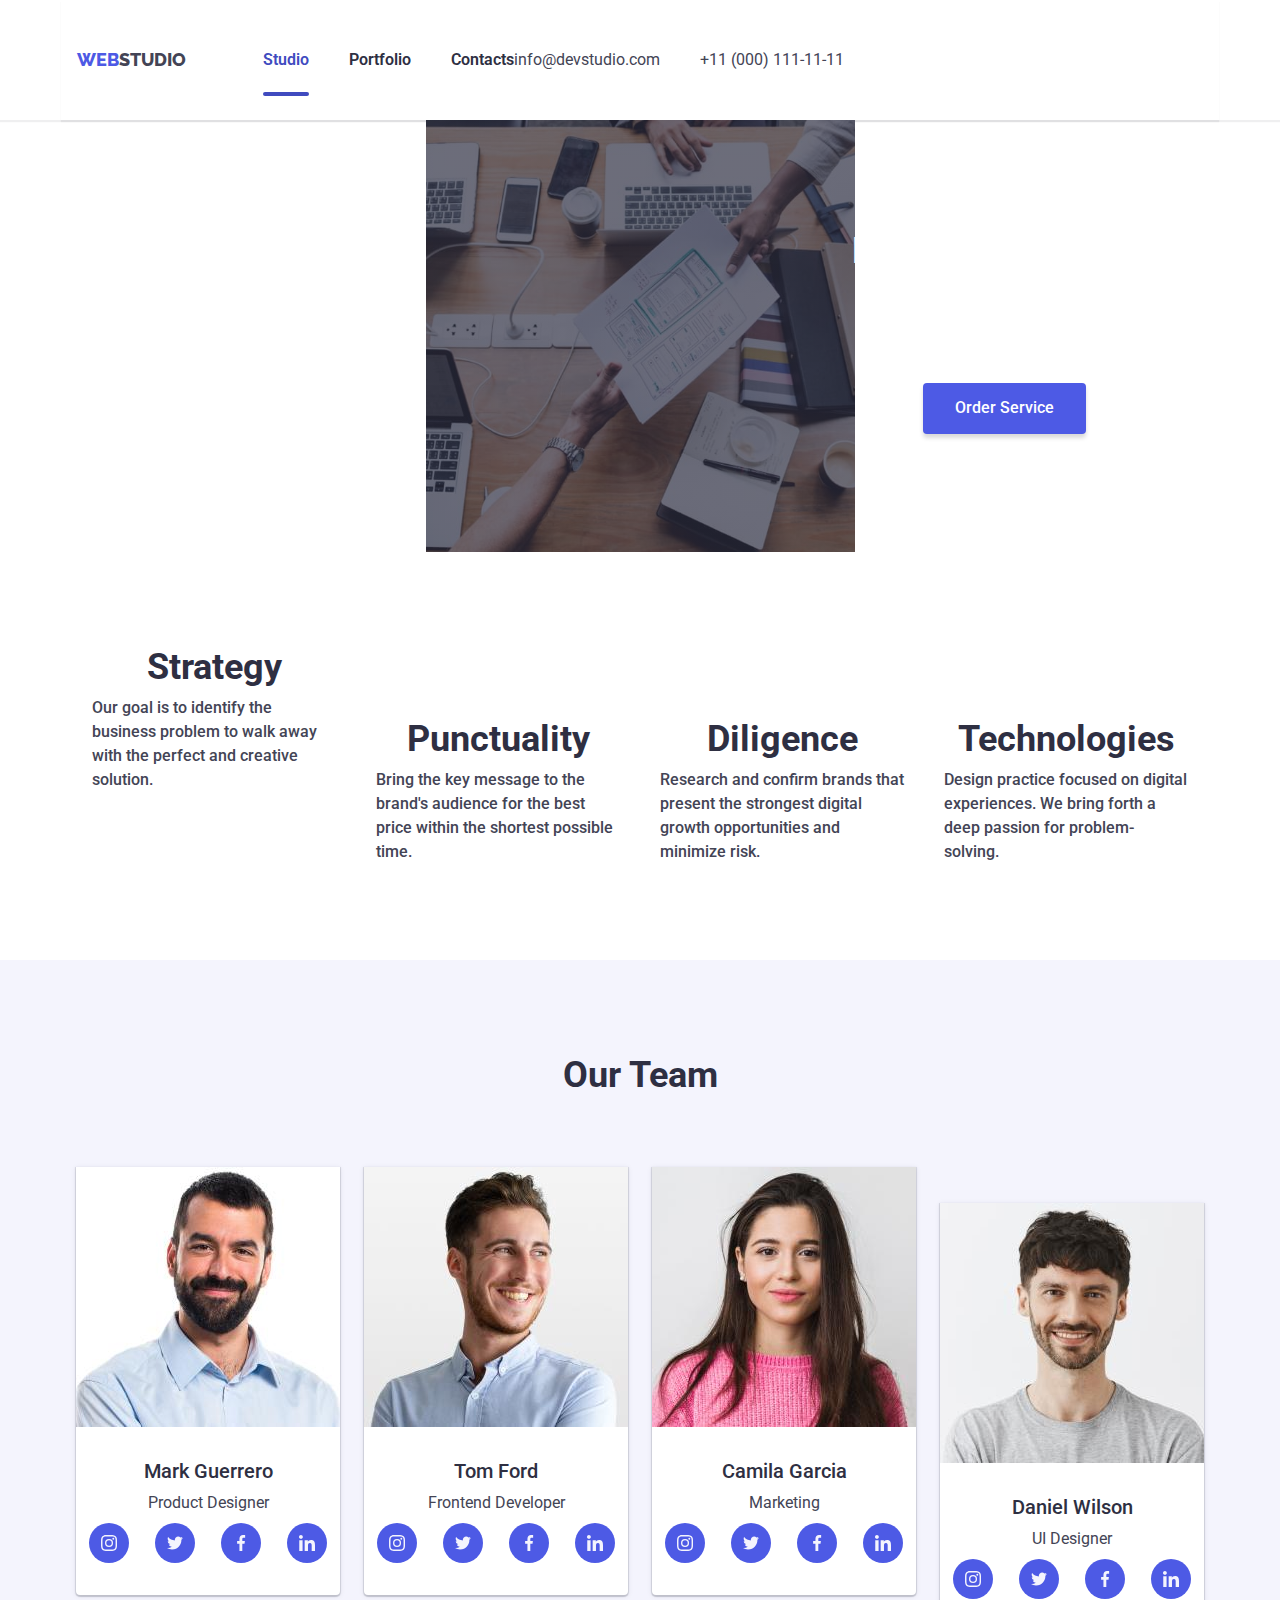
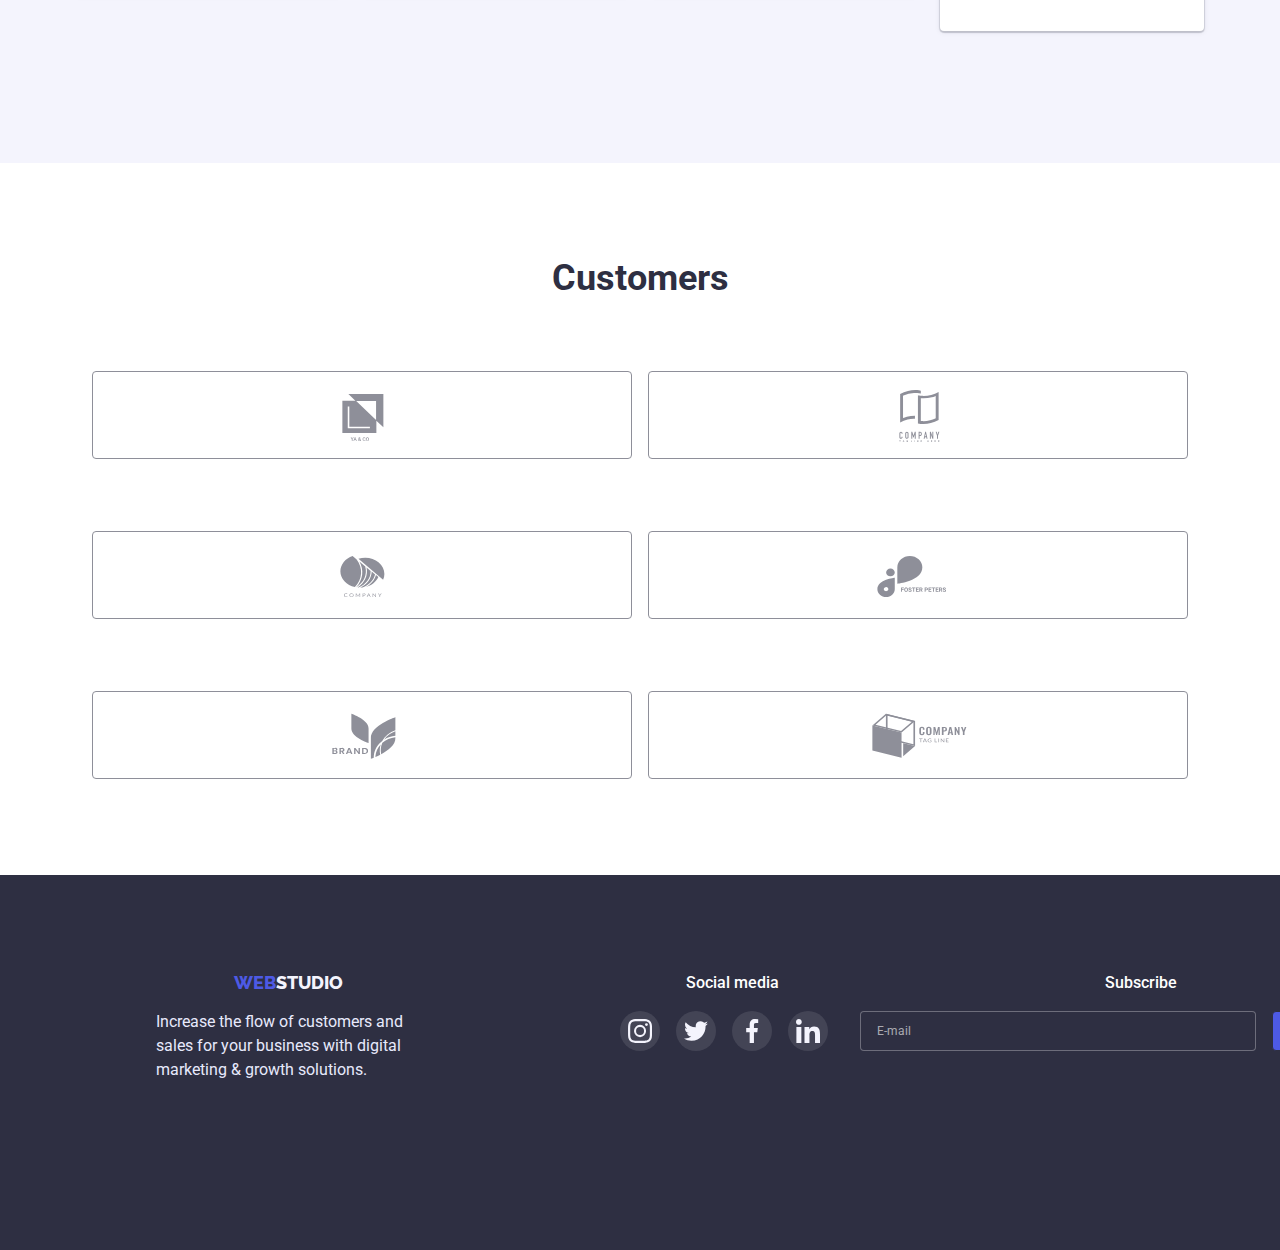
==== commit 9fefeb2d: "hhh" ====
--- a/index.html
+++ b/index.html
@@ -12,7 +12,9 @@
     <link rel="stylesheet" href="https://cdnjs.cloudflare.com/ajax/libs/modern-normalize/1.1.0/modern-normalize.min.css">
     <link rel="stylesheet" href="./css/common.css" />
     <link rel="stylesheet" href="./css/index.css" />
-    <link rel="stylesheet" href="css/style.css" />
+    <link rel="stylesheet" href="./css/style.css" />
+    <link rel="stylesheet" href="./css/index_mob.css"/>
+    <link rel="stylesheet" href="./css/index_tab.css" />
   </head>
   <body>
     <header class="head">
@@ -25,11 +27,11 @@
           <li class="item"><a href="">Contacts</a></li>
         </ul>
       </nav>
-      <ul class="contacts list">
-        <li class="item"><a href="mailto:info@devstudio.com">info@devstudio.com</a></li>
-        <li class="item"><a href="tel:+110001111111">+11 (000) 111-11-11</a></li>
-      </ul>
-    </div>
+        <ul class="contacts list">
+          <li class="item"><a href="mailto:info@devstudio.com">info@devstudio.com</a></li>
+          <li class="item"><a href="tel:+110001111111">+11 (000) 111-11-11</a></li>
+        </ul>
+      </div>
     </header>
     <main>
       <section class="hero">
@@ -313,8 +315,8 @@
                 <div class="form-field">
                   <label class="form-label" for="tel">Phone</label>
                   <span class="icon">
-                    <svg class="icon-btn">
-                      <use class="one" href="./images/icons.svg#icon-phone-black"></use>
+                    <svg class="icon-btn" width="24" height="24">
+                      <use href="./images/icons.svg#icon-phone-black" width="22" height="22"></use>
                     </svg>
                   </span>
                   <input 
@@ -328,7 +330,7 @@
                   <label class="form-label" for="email">Email</label>
                   <span class="icon">
                     <svg class="icon-btn">
-                      <use href="./images/icons.svg#icon-email"></use>
+                      <use href="./images/icons.svg#icon-email" width="20" height="20"></use>
                     </svg>
                   </span>
                   <input 
--- a/css/index.css
+++ b/css/index.css
@@ -409,7 +409,7 @@
     position: absolute;
     top: 47%;
     left:19px;
-    width: 18px;
+    width: 18x;
     height: 18px;
 }
 
@@ -417,7 +417,6 @@
     width: 18px;
     height: 18px;
 }
-
 
 textarea {
     height: 120px;
--- a/css/index_mob.css
+++ b/css/index_mob.css
@@ -0,0 +1,643 @@
+:root{
+    --main-text-color: #2e2f42;
+    --secondary-text-color: #434455;
+    --main-accent-color: #4d5ae5;
+    --secondary-accent-color: #e7e9fc;
+    --main-bg-color: #ffffff;
+    --secondary-bg-color: #f4f4fd;
+    --additional-bg-color: #e5e5e5;
+    --btn-accent-color: #404bbf;
+    --highlight-color: #31d0aa;
+    --icon-main-color: #8e8f99;
+}
+
+
+.visually-hidden {
+    position: absolute;
+    white-space: nowrap;
+    width: 1px;
+    height: 1px;
+    overflow: hidden;
+    border: 0;
+    padding: 0;
+    clip: rect(0 0 0 0);
+    clip-path: inset(50%);
+    margin: -1px;;
+}
+
+.list{
+    list-style: none;
+    padding: 0;
+    margin: 0;
+}
+
+ul a {
+    text-decoration: none;
+}
+
+nav .logo {
+    text-decoration: none;
+}
+
+.site-navigation {
+    padding-top: 24px;
+    padding-bottom: 24px;
+    padding-left: 16px;
+}
+
+.container {
+
+    margin-left: auto;
+    margin-right: auto;
+}
+
+/**/
+
+.logo{ 
+    padding-top: 24px;
+    padding-bottom: 24px;
+    margin-right: 77px;
+    color: var(--secondary-text-color);
+    font-family: 'Raleway';
+    font-weight: 800;
+    font-size: 18px;
+    line-height: 1.3;
+    text-decoration: none;
+    text-transform: uppercase;
+}
+
+.logo span {
+    color: var(--main-accent-color);
+    font-family: 'Raleway';
+    font-weight: 800;
+    font-size: 18px;
+    line-height: 1.3;
+}
+
+.hero {
+    background-color: var(--main-text-color);
+    max-width: 429px;
+    height: 432px;
+    margin-left: auto;
+    margin-right: auto;
+    padding-top: 112px;
+    padding-bottom: 112px;
+    background-image: linear-gradient(to right, rgba(46, 47, 66, .7),
+         rgba(46, 47, 66, .7)),
+        url('../images/people-office.jpg');
+    background-size: cover;
+    background-repeat: no-repeat;
+    background-position: center;
+    text-align: center;
+}
+
+.hero h1 {
+    display: block;
+    color: var(--main-bg-color);
+    width: 318px;
+    font-size: 36px;
+    font-weight: 700;
+    line-height: 1.1;
+    margin-bottom: 72px;
+    margin-left: auto;
+    margin-right: auto;
+}
+
+.hero-btn {
+    display: inline-block;
+    border-radius: 4px;
+    padding: 16px 32px;
+    background-color: var(--main-accent-color);
+    color: var(--main-bg-color);
+    font-weight: 500;
+    font-size: 16px;
+    line-height: 1.18;
+    cursor: pointer;
+    border: none;
+    box-shadow: 0px 4px 4px rgba(0,0,0,0.15);
+    transition: background-color 250ms cubic-bezier(0.4, 0, 0.2, 1);
+}
+
+@media screen and (max-width: 428px){
+    .container {
+        width: 428px;
+    }
+
+    .site-nav,
+    .contacts {
+        display: none;
+    }
+}
+
+/*---strategy---*/
+
+.strateg {
+    padding-top: 96px;
+    padding-bottom: 96px;
+}
+
+.strategy .thumb {
+    display: none;
+}
+
+.strategies .strategy + .strategy {
+    margin-top: 72px;
+}
+
+.strategy {
+    margin-left: 16px;
+    margin-right: 16px;
+}
+
+.strategy-title {
+    margin-top: 0;
+    margin-bottom: 0;
+    color: var(--main-text-color);
+    font-size: 36px;
+    font-weight: 700;
+    line-height: 1.1;
+    text-align: center;
+}
+
+.strategy-descr {
+    margin-top: 8px;
+    margin-bottom: 0;
+    color: var(--secondary-text-color);
+    font-size: 16px;
+    font-weight: 500;
+    line-height: 1.5;
+}
+
+/*---DEVS---*/
+
+
+.devs {
+    display: none;
+}
+
+/*---Team---*/
+
+.team {
+    background-color: var(--secondary-bg-color);
+    padding-top: 96px;
+    padding-bottom: 96px;
+}
+
+.team-title {
+    margin-bottom: 72px;
+    margin-top: 0;
+    color: var(--main-text-color);
+    font-size: 36px;
+    font-weight: 700;
+    line-height: 1.1;
+    text-align: center;
+}
+
+.member {
+    width: 264px;
+    margin-left: auto;
+    margin-right: auto;
+    box-shadow: 0px 1px 6px rgba(47, 47, 66, 0.08),
+    0px 1px 1px 1px rgba(46, 47, 66, .16), 0px 2px 1px rgba(46, 47, 66, 0.08);
+    border-radius: 0px 0px 4px 4px;
+    background-color: white;
+    margin-bottom: 72px;
+}
+
+.member:last-child {
+    margin-bottom: 0;
+}
+
+
+.member img {
+    display: block;
+}
+
+.description {
+    padding-top: 32px;
+    padding-bottom: 32px;
+    text-align: center;
+}
+
+.member-title {
+    margin-top: 0;
+    margin-bottom: 8px;
+    color: var(--main-text-color);
+    font-size: 20px;
+    font-weight: 500;
+    line-height: 1.2;
+}
+
+.member-descr {
+    margin-bottom: 8px;
+    margin-top: 0;
+    color: var(--secondary-text-color);
+    font-size: 16px;
+    font-weight: 400;
+    line-height: 1.5;
+}
+
+.member-media {
+    display: flex;
+    justify-content: space-around;
+}
+
+
+.media-link {
+    display: flex;
+    justify-content: center;
+    align-items: center;
+    width: 40px;
+    height: 40px;
+    background-color: var(--main-accent-color);
+    border-radius: 50%;
+    transition: background-color 250ms cubic-bezier(0.4, 0, 0.2, 1);
+} 
+
+.social-item {
+    width: 16px;
+    height: 16px;
+}
+
+.member-title, 
+.member-descr {
+    text-align: center;
+}
+
+
+/*---Customers---*/
+
+.customers {
+    padding-top: 96px;
+    padding-bottom: 96px;
+
+}
+
+.customers-title {
+    margin-top: 0;
+    margin-bottom: 72px;
+    color: var(--main-text-color);
+    font-size: 36px;
+    font-weight: 700;
+    line-height: 1.1;
+    text-align: center;
+}
+
+.companies {
+    display: flex;
+    flex-wrap: wrap;
+    justify-content: center;
+}
+
+.company {
+    width: calc((100% - 48px) / 2);
+    margin-bottom: 72px;
+}
+ 
+.company:nth-last-child(-n + 2) {
+    margin-bottom: 0;
+}
+
+.company:nth-child(2n+1) {
+    margin-left: 16px;
+    margin-right: 8px;
+}
+
+.company:nth-child(2n) {
+    margin-left: 8px;
+    margin-right: 16px;
+}
+
+.company-link {
+    display: flex;
+    justify-content: center;
+    align-items: center;
+    height: 88px;
+    border: 1px solid var(--icon-main-color);
+    border-radius: 4px;
+    background-color: var(--main-bg-color);
+    border-color: var(--icon-main-color);
+
+    transition: border-color 250ms cubic-bezier(0.4, 0, 0.2, 1);
+}
+
+.company-icon {
+    width: 104px;
+    height: 56px;
+    fill: var(--icon-main-color);
+
+    transition: fill 250ms cubic-bezier(0.4, 0, 0.2, 1);
+}
+
+/*---Modal---*/
+
+.backdrop {
+    position: fixed;
+    height: 677px;
+    width: 100vw;
+    top: 0;
+    left: 0;
+    margin: auto;
+    opacity: 1;
+    background: rgba(46, 47, 66, .4);
+
+    transition: opacity 250ms cubic-bezier(0.4, 0, 0.2, 1);
+}
+
+.backdrop.is-hidden {
+    opacity: 0;
+    pointer-events: none;
+}
+
+.backdrop.backdrop.is-hidden .modal {
+    transform: translate(-50%) scale(0.5);
+}
+
+.modal {
+    position: absolute;
+    top: 50%;
+    left: 50%;
+    width: 408px;
+    padding:72px 24px 24px 24px;
+    
+    background-color: #fcfcfc;
+    transform: translate(-50%, -50%) scale(1);
+    border-radius: 4px;
+    box-shadow: 0px 1px 1px rgba(0,0,0, .14),
+                0px 1px 3px rgba(0,0,0, .12),
+                0px 2px 1px rgba(0,0,0,.2);
+}
+
+.close-vector {
+    width: 8px;
+    height: 8px;
+}
+
+.close-modal {
+    position: absolute;
+    right: 24px;
+    top: 24px;
+    display: flex;
+    align-items: center;
+    justify-content: center;
+    height: 24px;
+    width: 24px;
+    background-color:var(--secondary-accent-color);
+    border: 1px solid rgba(0,0,0, .1);
+    border-radius: 50%;
+    cursor: pointer;
+
+    transition: background-color 250ms cubic-bezier(0.4, 0, 0.2, 1),
+                color 250ms cubic-bezier(0.4, 0, 0.2, 1);
+}
+
+.contact-form {
+    display: flex;
+    flex-direction: column;
+}
+
+.form-title {
+    color: var(--main-text-color);
+    font-size: 16px;
+    font-weight: 500;
+    line-height: 1.5;
+    margin-top: 0;
+    margin-bottom: 14px;
+    text-align: center;
+}
+
+.form-field {
+    display: flex;
+    flex-direction: column;
+    position: relative;
+    margin-top: 0;
+    margin-bottom: 8px;
+}
+
+.form-label {
+    color: var(--icon-main-color);
+    font-size: 12px;
+    line-height: 1.3;
+    font-weight: 400;
+    margin-bottom: 4px;
+    margin-top: 0;
+    cursor: pointer;
+}
+
+.contact-input {
+    padding-top: 11px;
+    padding-bottom: 11px;
+    padding-left: 38px;
+    height: 40px;
+    border: 1px solid rgba(33, 33, 33, .2);
+    border-radius: 4px;
+    cursor: pointer;
+
+    transition: border-color 250ms cubic-bezier(0.4, 0, 0.2, 1);
+}
+
+.icon {
+    position: absolute;
+    top: 47%;
+    left:19px;
+    width: 18x;
+    height: 18px;
+}
+
+.icon-btn {
+    width: 18px;
+    height: 18px;
+}
+
+textarea {
+    height: 120px;
+    resize: none;
+    border: 1px solid rgba(33,33,33, .2);
+    border-radius: 4px;
+    margin-bottom: 8px;
+    padding: 8px 16px;
+    font-size: 12px;
+    transition: border-color 250ms cubic-bezier(0.4, 0, 0.2, 1);
+}
+
+textarea::placeholder {
+    font-weight: 400;
+    font-size: 12px;
+    line-height: 1.3;
+    color: rgba(117,117,117, .5);
+
+}
+
+.checkbox-field {
+    display: flex;
+    align-items: center;
+}
+
+.checkbox {
+    -webkit-appearance: none;
+    -moz-appearance: none;
+    appearance: none;
+    position: absolute;
+}
+
+.checkbox {
+    width: 16px;
+    height: 16px;
+    align-items: center;
+    justify-content: center;
+    margin-bottom: 0;
+    margin-right: 8px;
+}
+
+.checkbox-label {
+    font-size: 12px;
+    font-weight: 400;
+    line-height: 1.3;
+}
+
+.privacy-policy {
+    color: var(--main-accent-color);
+}
+
+
+/*-----FOOTER-----*/
+.footer {
+    background-color: var(--main-text-color);
+    padding-top: 96px;
+    padding-bottom: 96px;
+}
+
+.footer a{
+    color: var(--secondary-bg-color);
+    text-decoration: none;
+}
+
+.footer a.logo {
+    margin-right: 0;
+}
+
+.intro {
+    margin-left: 80px;
+    margin-right: 80px;
+    margin-bottom: 72px;
+    text-align: center;
+}
+
+.footer p{
+    width: 264px;
+    margin-bottom: 0;
+    margin-top: 16px;
+    color: var(--secondary-accent-color);
+    font-size: 16px;
+    font-weight: 400;
+    line-height: 1.5;
+    text-align: left;
+}
+
+/*--social media--*/
+
+.media-title {
+    color: var(--main-bg-color);
+    font-size: 16px;
+    font-weight: 500;
+    line-height: 1.5;
+    margin-top: 0;
+    margin-bottom: 16px;
+    text-align: center;
+}
+
+.media {
+    display: flex;
+    justify-content: center;
+    align-items: center;
+    padding-left: 0;
+    margin-bottom: 72px;
+}
+
+.media-item {
+    display: flex;
+    justify-content: center;
+    align-items: center;
+    height: 40px;
+    width: 40px;
+    border-radius: 50%;
+    background-color: rgba(255,255,255, .1);
+    margin-right: 16px;
+    transition: background-color 250ms cubic-bezier(0.4, 0, 0.2, 1);
+}
+
+.media-logo {
+    width: 24px;
+    height: 24px;
+}
+
+/*---Subscribe Form---*/
+
+.footer .title-subscribe {
+    margin-top: 0;
+    margin-right: auto;
+    margin-left: auto;
+    margin-bottom: 16px;
+    color: var(--main-bg-color);
+    font-size: 16px;
+    font-weight: 500;
+    line-height: 1.5;
+    text-align: center;
+}
+
+.subscribe-input {
+    display: inline-block;
+    width: 396px;
+    height: 40px;
+    padding-left: 16px;
+    padding-top: 8px;
+    padding-bottom: 8px;
+    margin-right: 16px;
+    margin-left: 16px;
+    margin-bottom: 16px;
+    background-color: var(--main-text-color);
+    color: var(--main-bg-color);
+    font-weight: 400;
+    font-size: 12px;
+    border: 1px solid rgba(255, 255, 255, .3);
+    border-radius: 4px;
+    cursor: pointer;
+}
+
+.button-subscribe {
+    display: flex;
+    align-items: center;
+    justify-content: space-between;
+    width: 165px;
+    height: 40px;
+    padding: 8px 24px;
+    margin: 0;
+    margin-left: auto;
+    margin-right: auto;
+    background-color: var(--main-accent-color);
+    color: var(--main-bg-color);
+    font-weight: 500;
+    font-size: 16px;
+    text-align: center;
+    line-height: 1.5;
+    border-radius: 4px;
+    border: 1px solid var(--main-text-color);
+    cursor: pointer;
+
+    transition: background-color 250ms cubic-bezier(0.4, 0, 0.2, 1);
+}
+
+.logo-subscribe {
+    margin-left: 8px;
+    width: 24px;
+    height: 20px; 
+}
+
+.subscribe-input::placeholder {
+    font-weight: 400;
+    font-size: 12px;
+    line-height: 2;
+    color: rgba(255,255,255, .6);
+}
+
+
--- a/css/index_tab.css
+++ b/css/index_tab.css
@@ -0,0 +1,641 @@
+:root{
+    --main-text-color: #2e2f42;
+    --secondary-text-color: #434455;
+    --main-accent-color: #4d5ae5;
+    --secondary-accent-color: #e7e9fc;
+    --main-bg-color: #ffffff;
+    --secondary-bg-color: #f4f4fd;
+    --additional-bg-color: #e5e5e5;
+    --btn-accent-color: #404bbf;
+    --highlight-color: #31d0aa;
+    --icon-main-color: #8e8f99;
+}
+
+
+.visually-hidden {
+    position: absolute;
+    white-space: nowrap;
+    width: 1px;
+    height: 1px;
+    overflow: hidden;
+    border: 0;
+    padding: 0;
+    clip: rect(0 0 0 0);
+    clip-path: inset(50%);
+    margin: -1px;;
+}
+
+.list{
+    list-style: none;
+    padding: 0;
+    margin: 0;
+}
+
+ul a {
+    text-decoration: none;
+}
+
+nav .logo {
+    text-decoration: none;
+}
+
+.site-navigation {
+    padding-top: 24px;
+    padding-bottom: 24px;
+    padding-left: 16px;
+}
+
+.container {
+
+    margin-left: auto;
+    margin-right: auto;
+}
+
+/**/
+
+.logo{ 
+    padding-top: 24px;
+    padding-bottom: 24px;
+    margin-right: 77px;
+    color: var(--secondary-text-color);
+    font-family: 'Raleway';
+    font-weight: 800;
+    font-size: 18px;
+    line-height: 1.3;
+    text-decoration: none;
+    text-transform: uppercase;
+}
+
+.logo span {
+    color: var(--main-accent-color);
+    font-family: 'Raleway';
+    font-weight: 800;
+    font-size: 18px;
+    line-height: 1.3;
+}
+
+.hero {
+    background-color: var(--main-text-color);
+    max-width: 429px;
+    height: 432px;
+    margin-left: auto;
+    margin-right: auto;
+    padding-top: 112px;
+    padding-bottom: 112px;
+    background-image: linear-gradient(to right, rgba(46, 47, 66, .7),
+         rgba(46, 47, 66, .7)),
+        url('../images/people-office.jpg');
+    background-size: cover;
+    background-repeat: no-repeat;
+    background-position: center;
+    text-align: center;
+}
+
+.hero h1 {
+    display: block;
+    color: var(--main-bg-color);
+    width: 318px;
+    font-size: 36px;
+    font-weight: 700;
+    line-height: 1.1;
+    margin-bottom: 72px;
+    margin-left: auto;
+    margin-right: auto;
+}
+
+.hero-btn {
+    display: inline-block;
+    border-radius: 4px;
+    padding: 16px 32px;
+    background-color: var(--main-accent-color);
+    color: var(--main-bg-color);
+    font-weight: 500;
+    font-size: 16px;
+    line-height: 1.18;
+    cursor: pointer;
+    border: none;
+    box-shadow: 0px 4px 4px rgba(0,0,0,0.15);
+    transition: background-color 250ms cubic-bezier(0.4, 0, 0.2, 1);
+}
+
+@media screen and (max-width: 428px){
+    .container {
+        width: 428px;
+    }
+
+    .site-nav,
+    .contacts {
+        display: none;
+    }
+}
+
+/*---strategy---*/
+
+.strateg {
+    padding-top: 96px;
+    padding-bottom: 96px;
+}
+
+.strategy .thumb {
+    display: none;
+}
+
+.strategies .strategy + .strategy {
+    margin-top: 72px;
+}
+
+.strategy {
+    margin-left: 16px;
+    margin-right: 16px;
+}
+
+.strategy-title {
+    margin-top: 0;
+    margin-bottom: 0;
+    color: var(--main-text-color);
+    font-size: 36px;
+    font-weight: 700;
+    line-height: 1.1;
+    text-align: center;
+}
+
+.strategy-descr {
+    margin-top: 8px;
+    margin-bottom: 0;
+    color: var(--secondary-text-color);
+    font-size: 16px;
+    font-weight: 500;
+    line-height: 1.5;
+}
+
+/*---DEVS---*/
+
+
+.devs {
+    display: none;
+}
+
+/*---Team---*/
+
+.team {
+    background-color: var(--secondary-bg-color);
+    padding-top: 96px;
+    padding-bottom: 96px;
+}
+
+.team-title {
+    margin-bottom: 72px;
+    margin-top: 0;
+    color: var(--main-text-color);
+    font-size: 36px;
+    font-weight: 700;
+    line-height: 1.1;
+    text-align: center;
+}
+
+.member {
+    width: 264px;
+    margin-left: auto;
+    margin-right: auto;
+    box-shadow: 0px 1px 6px rgba(47, 47, 66, 0.08),
+    0px 1px 1px 1px rgba(46, 47, 66, .16), 0px 2px 1px rgba(46, 47, 66, 0.08);
+    border-radius: 0px 0px 4px 4px;
+    background-color: white;
+    margin-bottom: 72px;
+}
+
+.member:last-child {
+    margin-bottom: 0;
+}
+
+
+.member img {
+    display: block;
+}
+
+.description {
+    padding-top: 32px;
+    padding-bottom: 32px;
+    text-align: center;
+}
+
+.member-title {
+    margin-top: 0;
+    margin-bottom: 8px;
+    color: var(--main-text-color);
+    font-size: 20px;
+    font-weight: 500;
+    line-height: 1.2;
+}
+
+.member-descr {
+    margin-bottom: 8px;
+    margin-top: 0;
+    color: var(--secondary-text-color);
+    font-size: 16px;
+    font-weight: 400;
+    line-height: 1.5;
+}
+
+.member-media {
+    display: flex;
+    justify-content: space-around;
+}
+
+
+.media-link {
+    display: flex;
+    justify-content: center;
+    align-items: center;
+    width: 40px;
+    height: 40px;
+    background-color: var(--main-accent-color);
+    border-radius: 50%;
+    transition: background-color 250ms cubic-bezier(0.4, 0, 0.2, 1);
+} 
+
+.social-item {
+    width: 16px;
+    height: 16px;
+}
+
+.member-title, 
+.member-descr {
+    text-align: center;
+}
+
+
+/*---Customers---*/
+
+.customers {
+    padding-top: 96px;
+    padding-bottom: 96px;
+
+}
+
+.customers-title {
+    margin-top: 0;
+    margin-bottom: 72px;
+    color: var(--main-text-color);
+    font-size: 36px;
+    font-weight: 700;
+    line-height: 1.1;
+    text-align: center;
+}
+
+.companies {
+    display: flex;
+    flex-wrap: wrap;
+    justify-content: center;
+}
+
+.company {
+    width: calc((100% - 48px) / 2);
+    margin-bottom: 72px;
+}
+ 
+.company:nth-last-child(-n + 2) {
+    margin-bottom: 0;
+}
+
+.company:nth-child(2n+1) {
+    margin-left: 16px;
+    margin-right: 8px;
+}
+
+.company:nth-child(2n) {
+    margin-left: 8px;
+    margin-right: 16px;
+}
+
+.company-link {
+    display: flex;
+    justify-content: center;
+    align-items: center;
+    height: 88px;
+    border: 1px solid var(--icon-main-color);
+    border-radius: 4px;
+    background-color: var(--main-bg-color);
+    border-color: var(--icon-main-color);
+
+    transition: border-color 250ms cubic-bezier(0.4, 0, 0.2, 1);
+}
+
+.company-icon {
+    width: 104px;
+    height: 56px;
+    fill: var(--icon-main-color);
+
+    transition: fill 250ms cubic-bezier(0.4, 0, 0.2, 1);
+}
+
+/*---Modal---*/
+
+.backdrop {
+    position: fixed;
+    height: 677px;
+    width: 100vw;
+    top: 0;
+    left: 0;
+    margin: auto;
+    opacity: 1;
+    background: rgba(46, 47, 66, .4);
+
+    transition: opacity 250ms cubic-bezier(0.4, 0, 0.2, 1);
+}
+
+.backdrop.is-hidden {
+    opacity: 0;
+    pointer-events: none;
+}
+
+.backdrop.backdrop.is-hidden .modal {
+    transform: translate(-50%) scale(0.5);
+}
+
+.modal {
+    position: absolute;
+    top: 50%;
+    left: 50%;
+    width: 408px;
+    padding:72px 24px 24px 24px;
+    
+    background-color: #fcfcfc;
+    transform: translate(-50%, -50%) scale(1);
+    border-radius: 4px;
+    box-shadow: 0px 1px 1px rgba(0,0,0, .14),
+                0px 1px 3px rgba(0,0,0, .12),
+                0px 2px 1px rgba(0,0,0,.2);
+}
+
+.close-vector {
+    width: 8px;
+    height: 8px;
+}
+
+.close-modal {
+    position: absolute;
+    right: 24px;
+    top: 24px;
+    display: flex;
+    align-items: center;
+    justify-content: center;
+    height: 24px;
+    width: 24px;
+    background-color:var(--secondary-accent-color);
+    border: 1px solid rgba(0,0,0, .1);
+    border-radius: 50%;
+    cursor: pointer;
+
+    transition: background-color 250ms cubic-bezier(0.4, 0, 0.2, 1),
+                color 250ms cubic-bezier(0.4, 0, 0.2, 1);
+}
+
+.contact-form {
+    display: flex;
+    flex-direction: column;
+}
+
+.form-title {
+    color: var(--main-text-color);
+    font-size: 16px;
+    font-weight: 500;
+    line-height: 1.5;
+    margin-top: 0;
+    margin-bottom: 14px;
+    text-align: center;
+}
+
+.form-field {
+    display: flex;
+    flex-direction: column;
+    position: relative;
+    margin-top: 0;
+    margin-bottom: 8px;
+}
+
+.form-label {
+    color: var(--icon-main-color);
+    font-size: 12px;
+    line-height: 1.3;
+    font-weight: 400;
+    margin-bottom: 4px;
+    margin-top: 0;
+    cursor: pointer;
+}
+
+.contact-input {
+    padding-top: 11px;
+    padding-bottom: 11px;
+    padding-left: 38px;
+    height: 40px;
+    border: 1px solid rgba(33, 33, 33, .2);
+    border-radius: 4px;
+    cursor: pointer;
+
+    transition: border-color 250ms cubic-bezier(0.4, 0, 0.2, 1);
+}
+
+.icon {
+    position: absolute;
+    top: 47%;
+    left:19px;
+    width: 18x;
+    height: 18px;
+}
+
+.icon-btn {
+    width: 18px;
+    height: 18px;
+}
+
+textarea {
+    height: 120px;
+    resize: none;
+    border: 1px solid rgba(33,33,33, .2);
+    border-radius: 4px;
+    margin-bottom: 8px;
+    padding: 8px 16px;
+    font-size: 12px;
+    transition: border-color 250ms cubic-bezier(0.4, 0, 0.2, 1);
+}
+
+textarea::placeholder {
+    font-weight: 400;
+    font-size: 12px;
+    line-height: 1.3;
+    color: rgba(117,117,117, .5);
+
+}
+
+.checkbox-field {
+    display: flex;
+    align-items: center;
+}
+
+.checkbox {
+    -webkit-appearance: none;
+    -moz-appearance: none;
+    appearance: none;
+    position: absolute;
+}
+
+.checkbox {
+    width: 16px;
+    height: 16px;
+    align-items: center;
+    justify-content: center;
+    margin-bottom: 0;
+    margin-right: 8px;
+}
+
+.checkbox-label {
+    font-size: 12px;
+    font-weight: 400;
+    line-height: 1.3;
+}
+
+.privacy-policy {
+    color: var(--main-accent-color);
+}
+
+
+/*-----FOOTER-----*/
+.footer {
+    background-color: var(--main-text-color);
+    padding-top: 96px;
+    padding-bottom: 96px;
+}
+
+.footer a{
+    color: var(--secondary-bg-color);
+    text-decoration: none;
+}
+
+.footer a.logo {
+    margin-right: 0;
+}
+
+.intro {
+    margin-left: 80px;
+    margin-right: 80px;
+    margin-bottom: 72px;
+    text-align: center;
+}
+
+.footer p{
+    width: 264px;
+    margin-bottom: 0;
+    margin-top: 16px;
+    color: var(--secondary-accent-color);
+    font-size: 16px;
+    font-weight: 400;
+    line-height: 1.5;
+    text-align: left;
+}
+
+/*--social media--*/
+
+.media-title {
+    color: var(--main-bg-color);
+    font-size: 16px;
+    font-weight: 500;
+    line-height: 1.5;
+    margin-top: 0;
+    margin-bottom: 16px;
+    text-align: center;
+}
+
+.media {
+    display: flex;
+    justify-content: center;
+    align-items: center;
+    padding-left: 0;
+    margin-bottom: 72px;
+}
+
+.media-item {
+    display: flex;
+    justify-content: center;
+    align-items: center;
+    height: 40px;
+    width: 40px;
+    border-radius: 50%;
+    background-color: rgba(255,255,255, .1);
+    margin-right: 16px;
+    transition: background-color 250ms cubic-bezier(0.4, 0, 0.2, 1);
+}
+
+.media-logo {
+    width: 24px;
+    height: 24px;
+}
+
+/*---Subscribe Form---*/
+
+.footer .title-subscribe {
+    margin-top: 0;
+    margin-right: auto;
+    margin-left: auto;
+    margin-bottom: 16px;
+    color: var(--main-bg-color);
+    font-size: 16px;
+    font-weight: 500;
+    line-height: 1.5;
+    text-align: center;
+}
+
+.subscribe-input {
+    display: inline-block;
+    width: 396px;
+    height: 40px;
+    padding-left: 16px;
+    padding-top: 8px;
+    padding-bottom: 8px;
+    margin-right: 16px;
+    margin-left: 16px;
+    margin-bottom: 16px;
+    background-color: var(--main-text-color);
+    color: var(--main-bg-color);
+    font-weight: 400;
+    font-size: 12px;
+    border: 1px solid rgba(255, 255, 255, .3);
+    border-radius: 4px;
+    cursor: pointer;
+}
+
+.button-subscribe {
+    display: flex;
+    align-items: center;
+    justify-content: space-between;
+    width: 165px;
+    height: 40px;
+    padding: 8px 24px;
+    margin: 0;
+    margin-left: auto;
+    margin-right: auto;
+    background-color: var(--main-accent-color);
+    color: var(--main-bg-color);
+    font-weight: 500;
+    font-size: 16px;
+    text-align: center;
+    line-height: 1.5;
+    border-radius: 4px;
+    border: 1px solid var(--main-text-color);
+    cursor: pointer;
+
+    transition: background-color 250ms cubic-bezier(0.4, 0, 0.2, 1);
+}
+
+.logo-subscribe {
+    margin-left: 8px;
+    width: 24px;
+    height: 20px; 
+}
+
+.subscribe-input::placeholder {
+    font-weight: 400;
+    font-size: 12px;
+    line-height: 2;
+    color: rgba(255,255,255, .6);
+}
